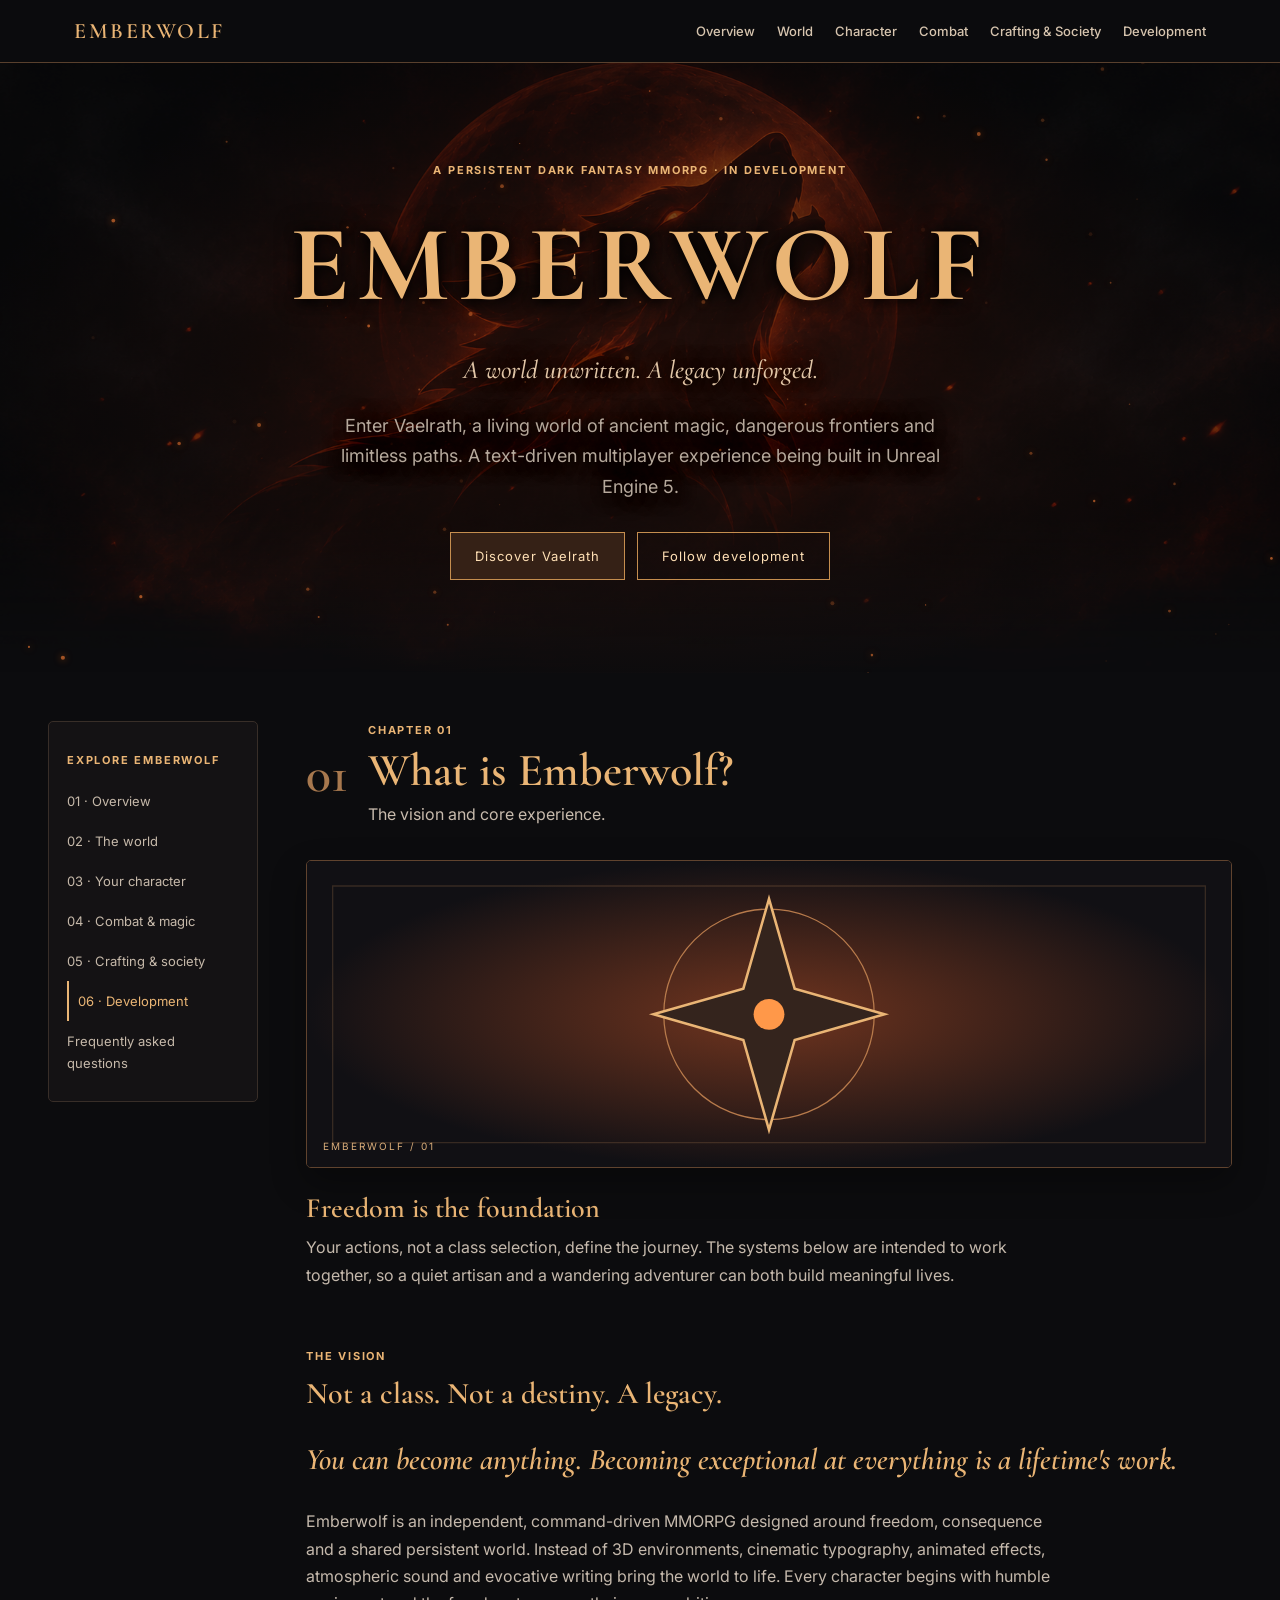
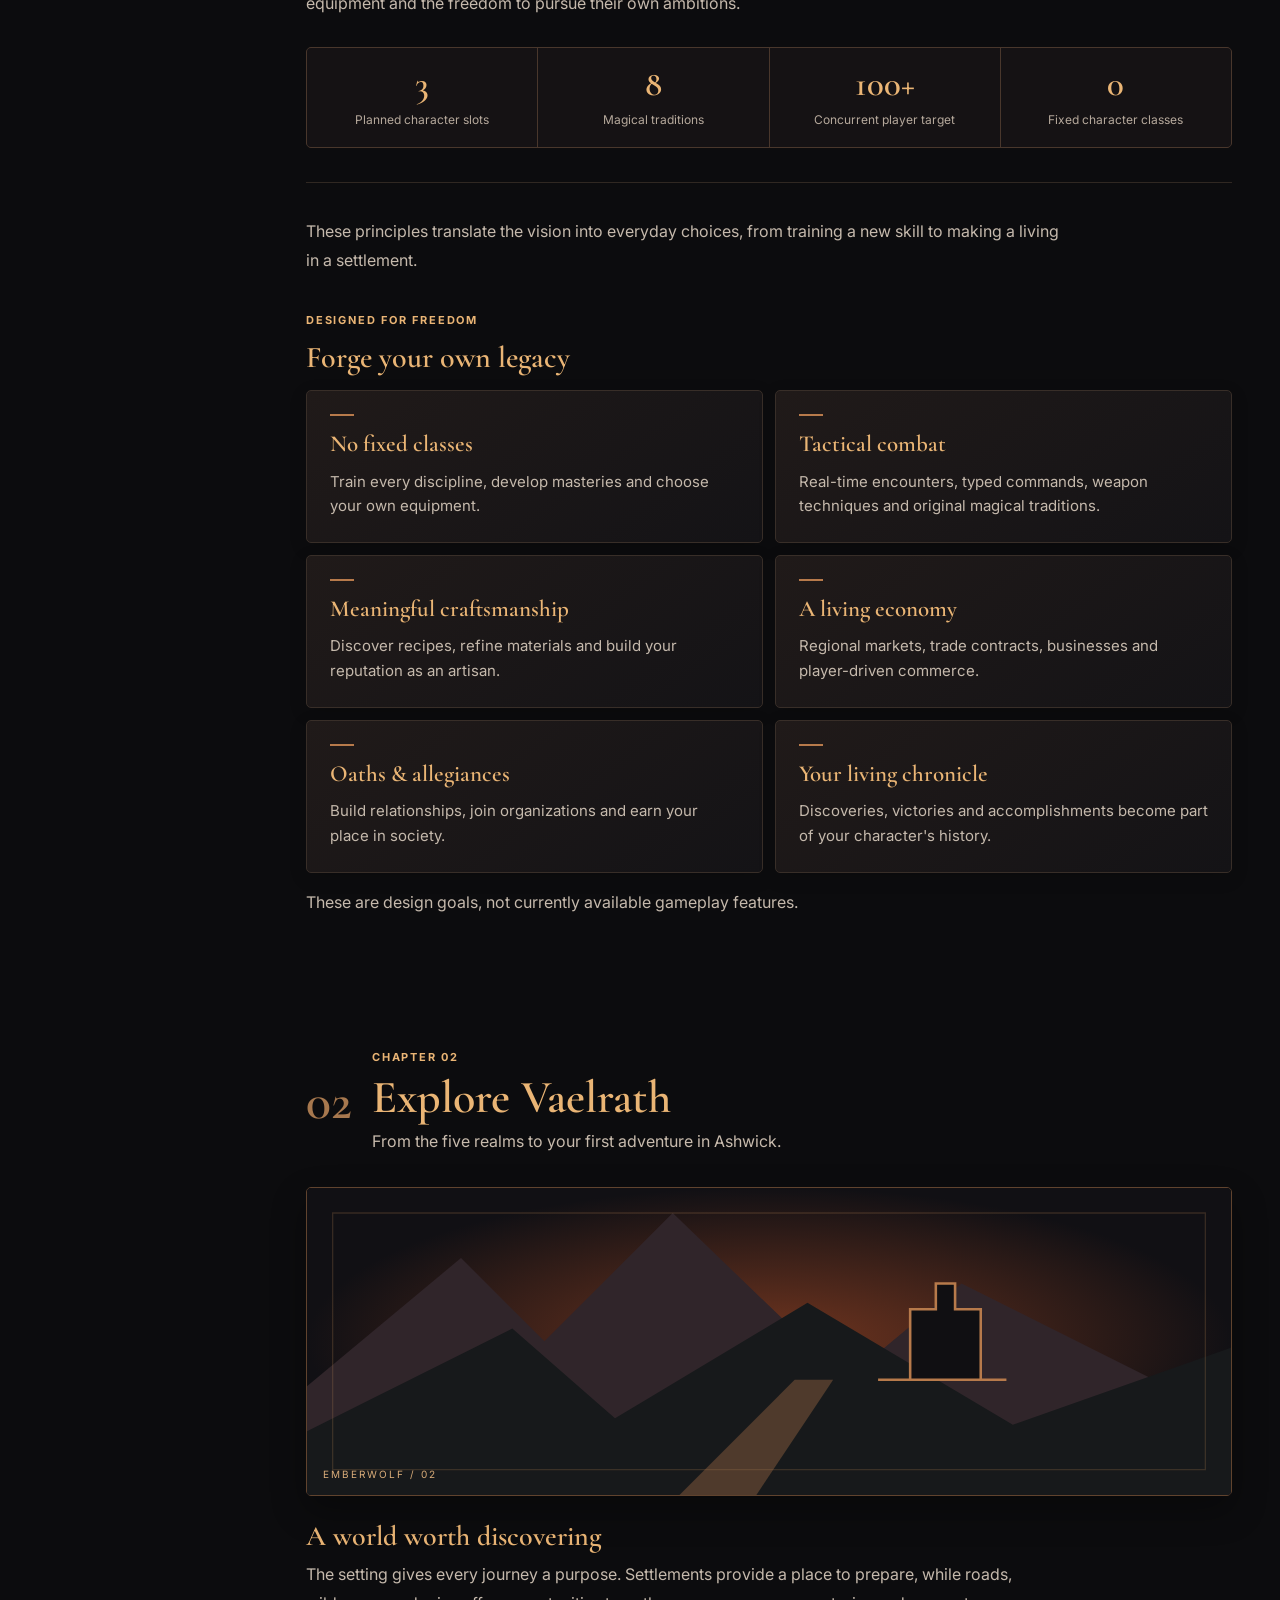
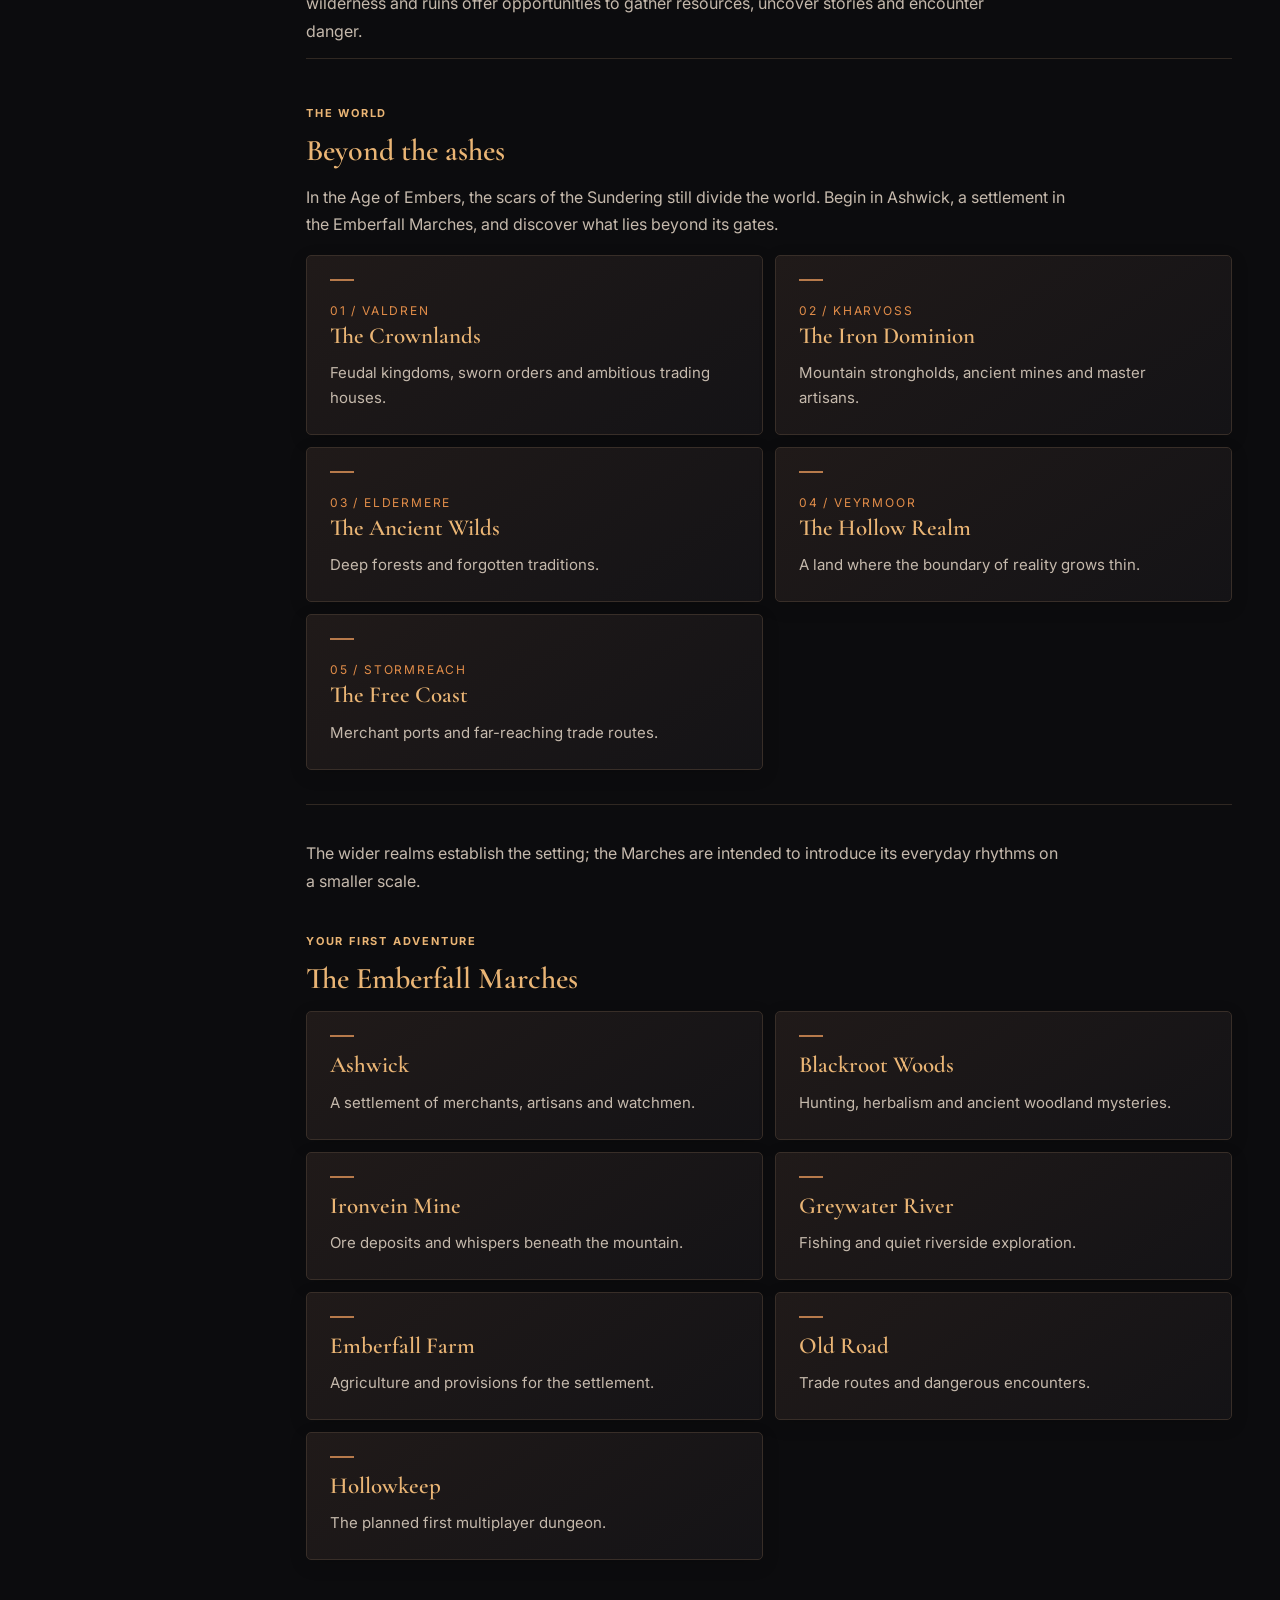
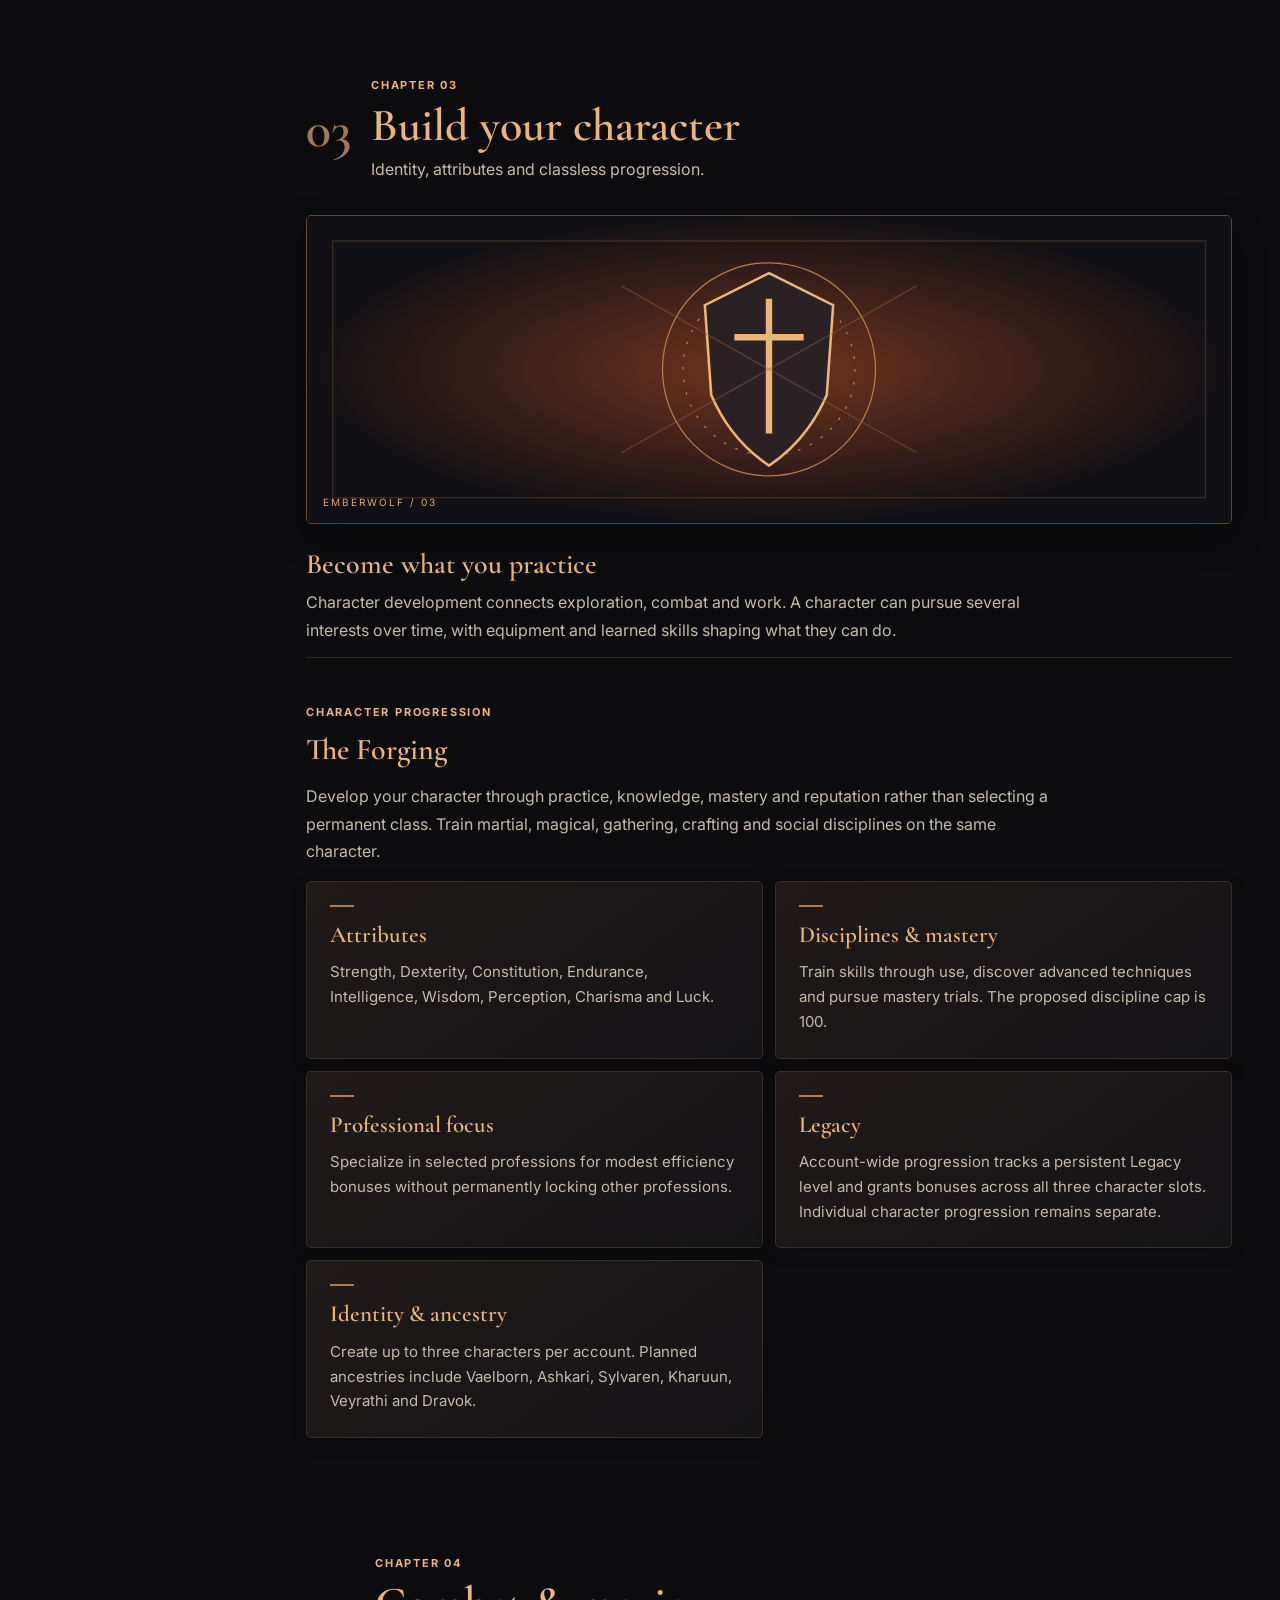
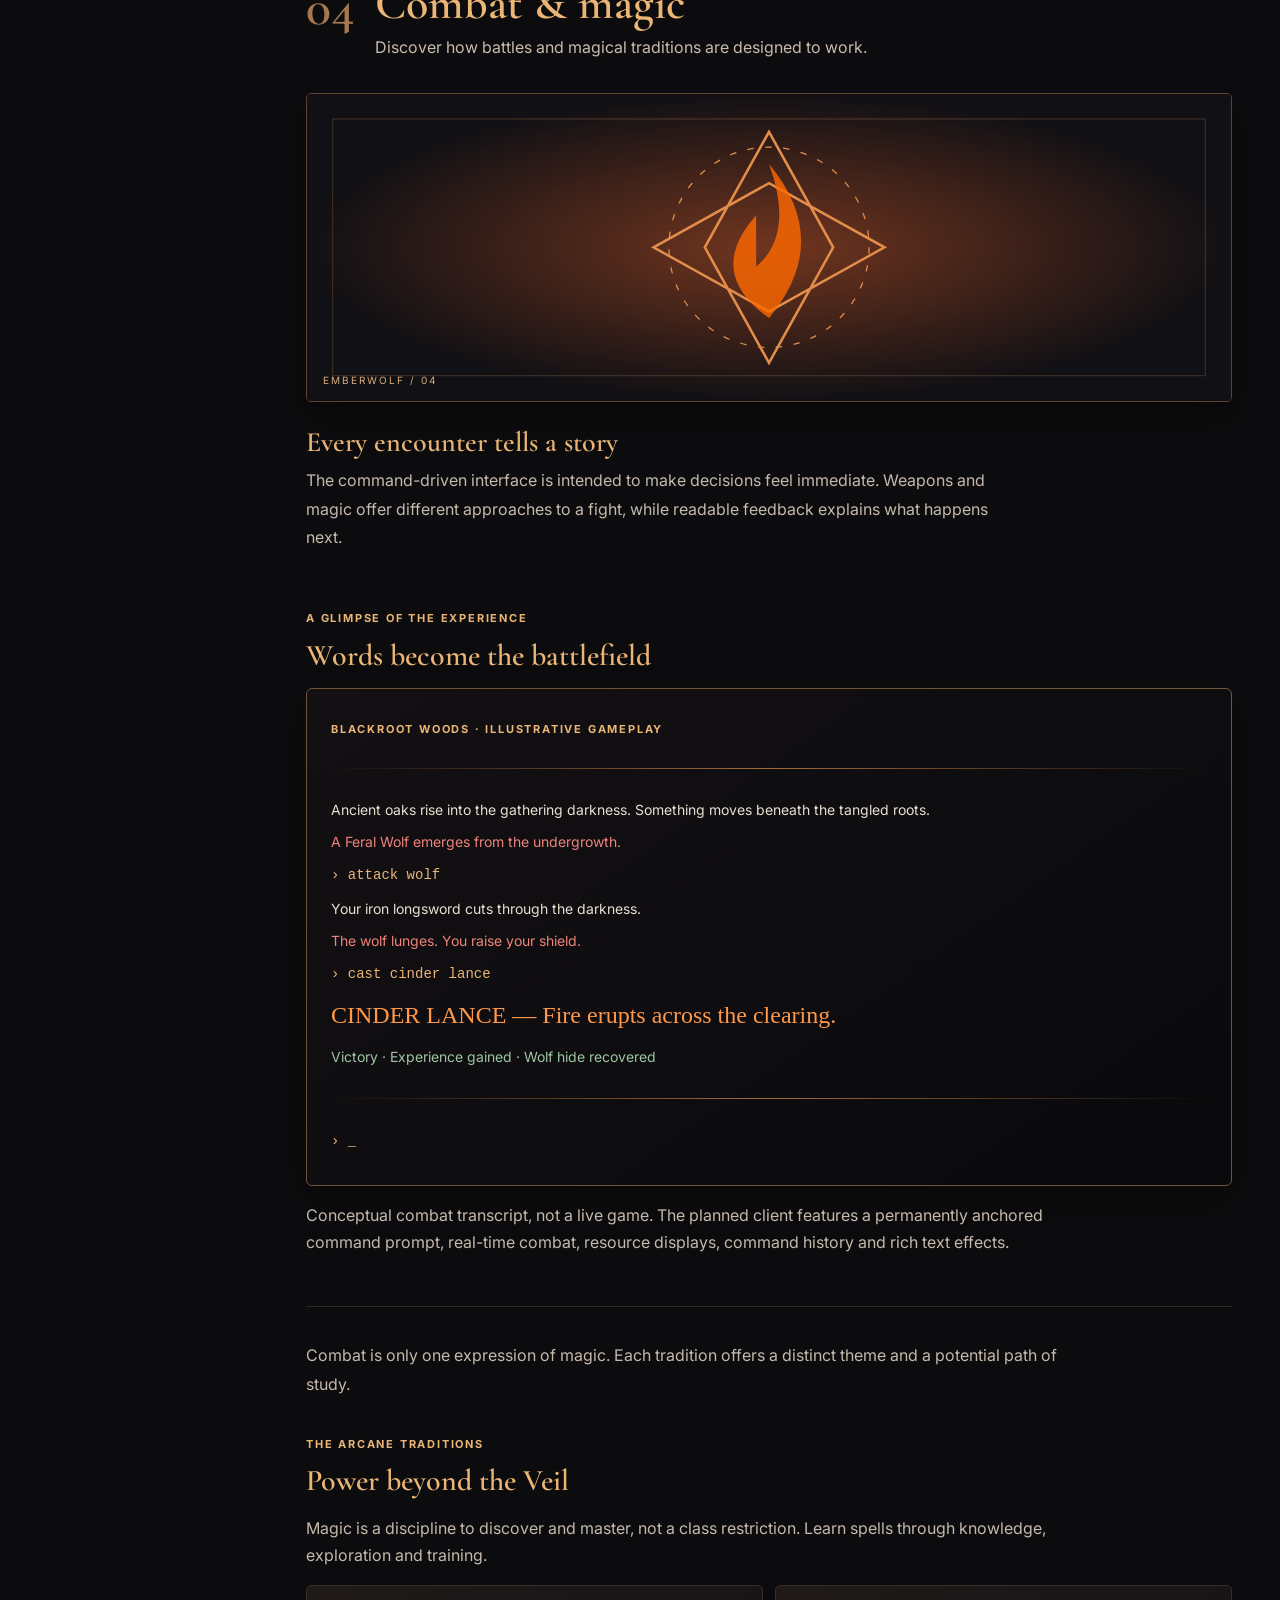
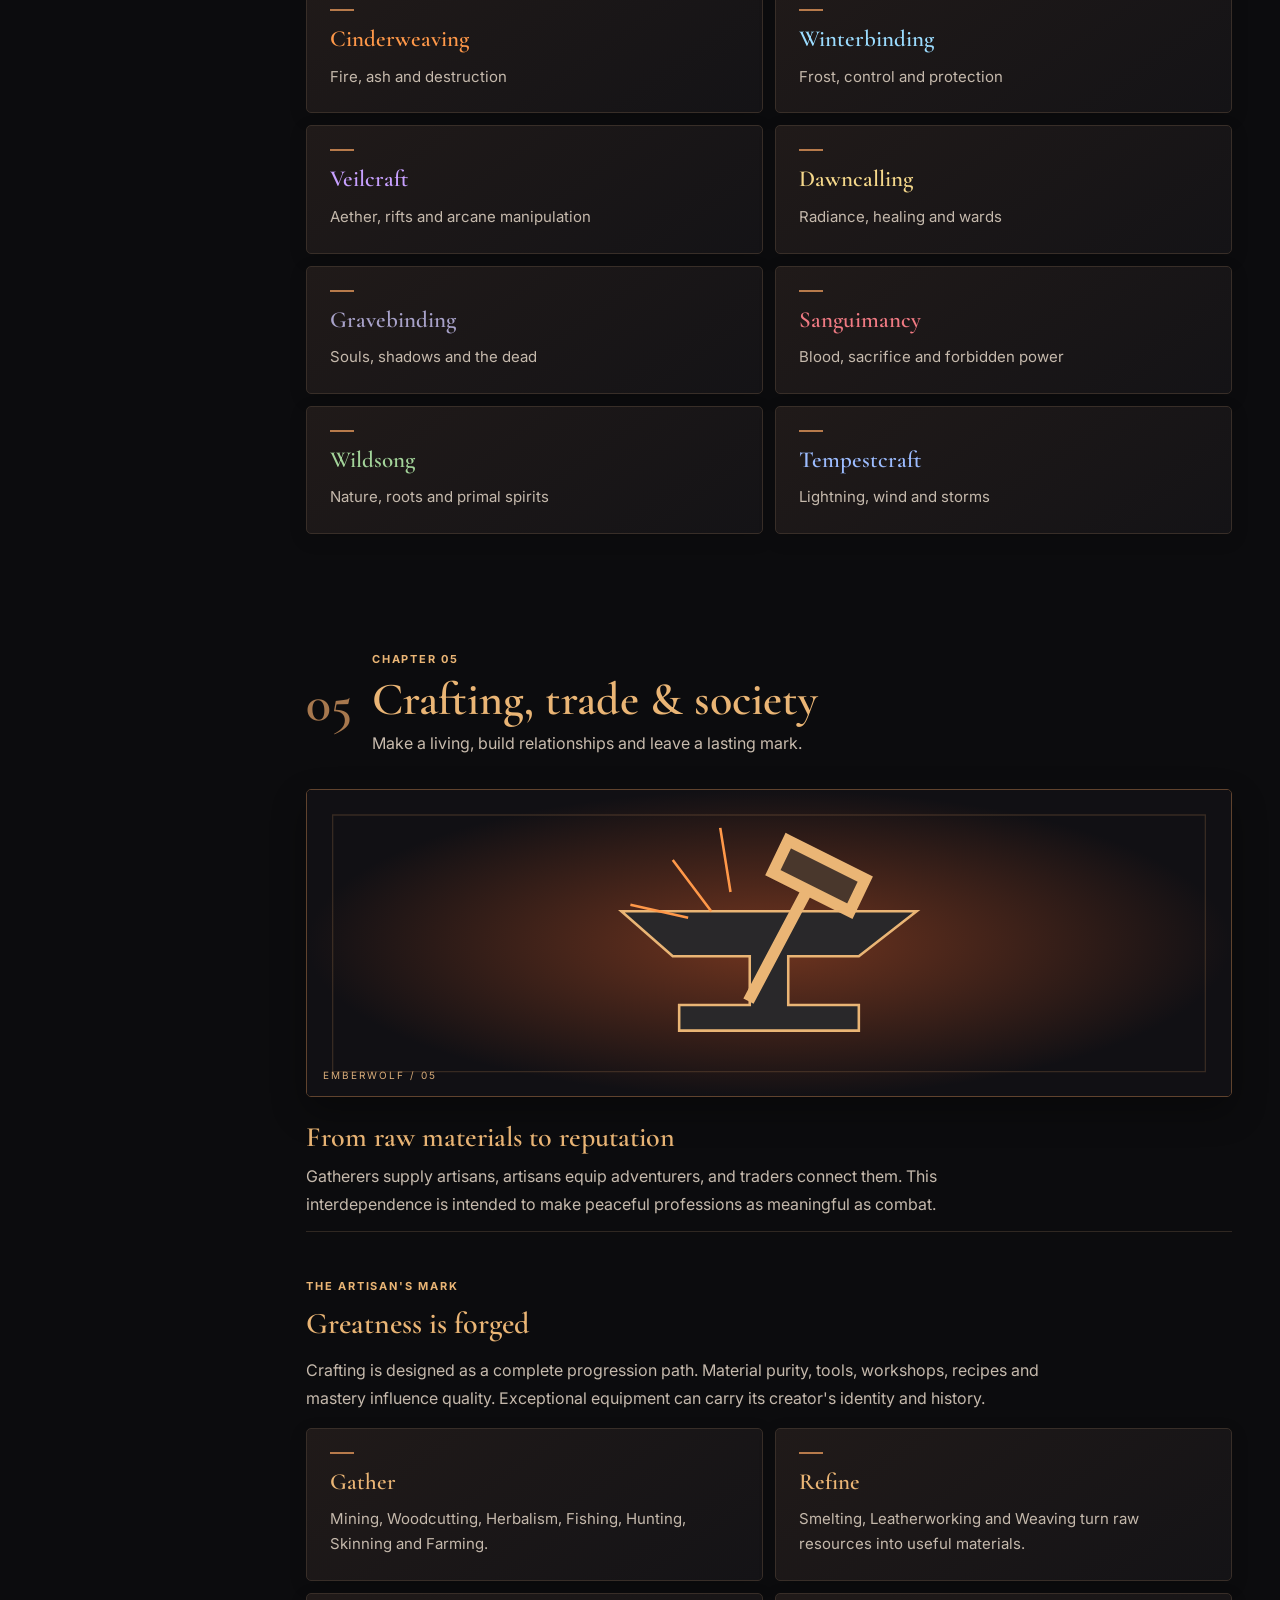
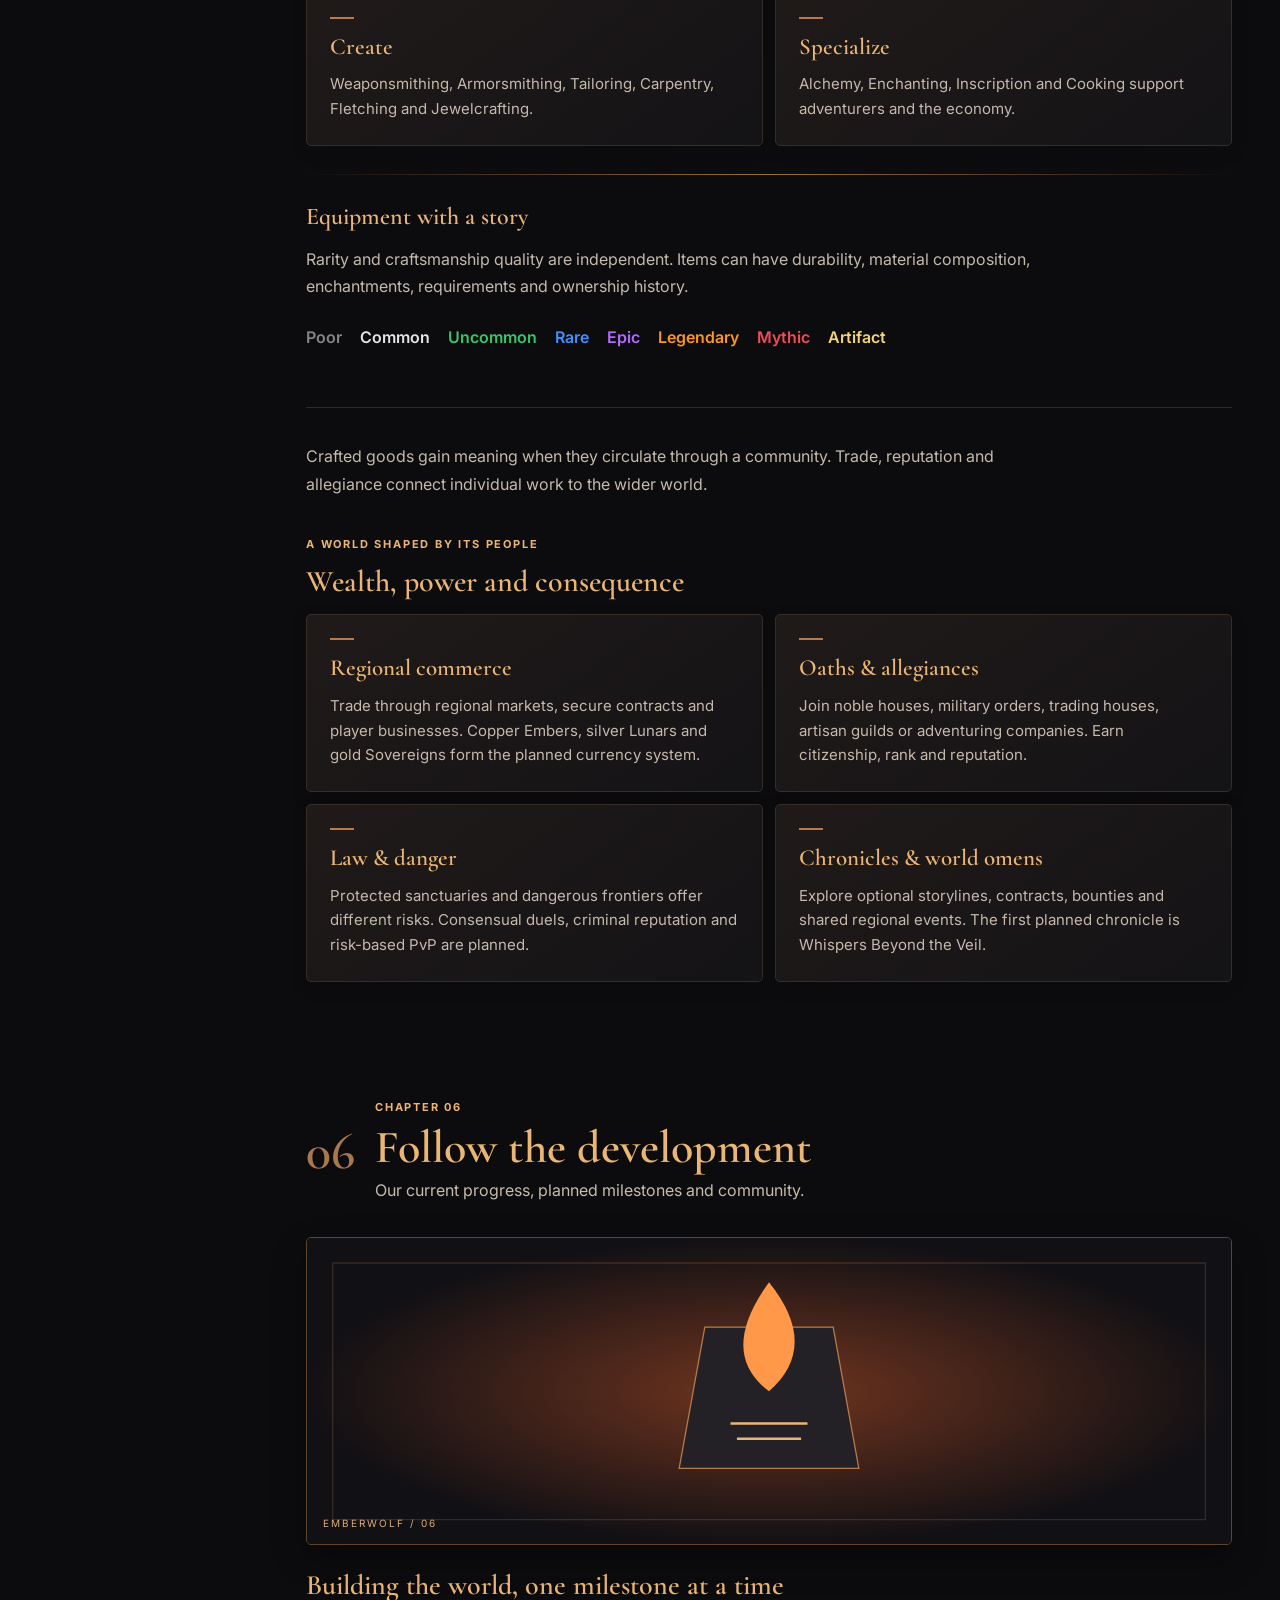
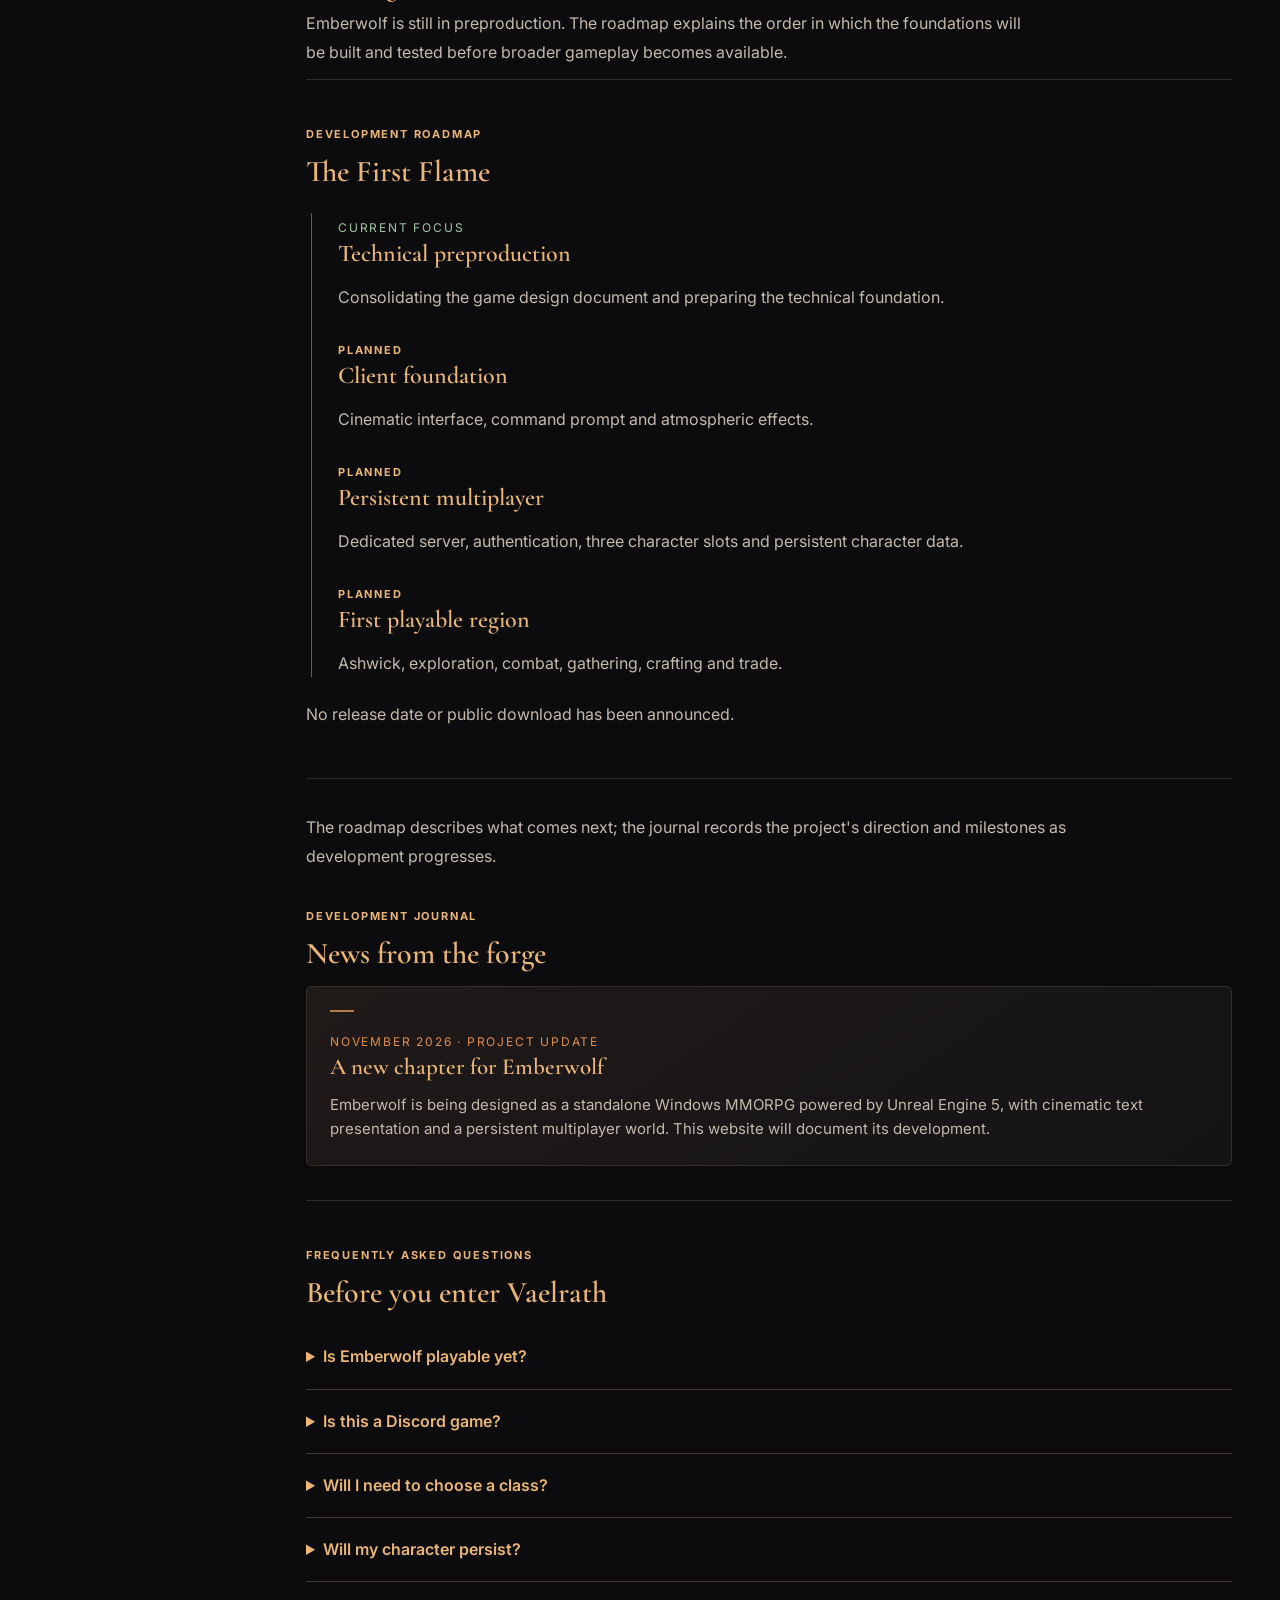
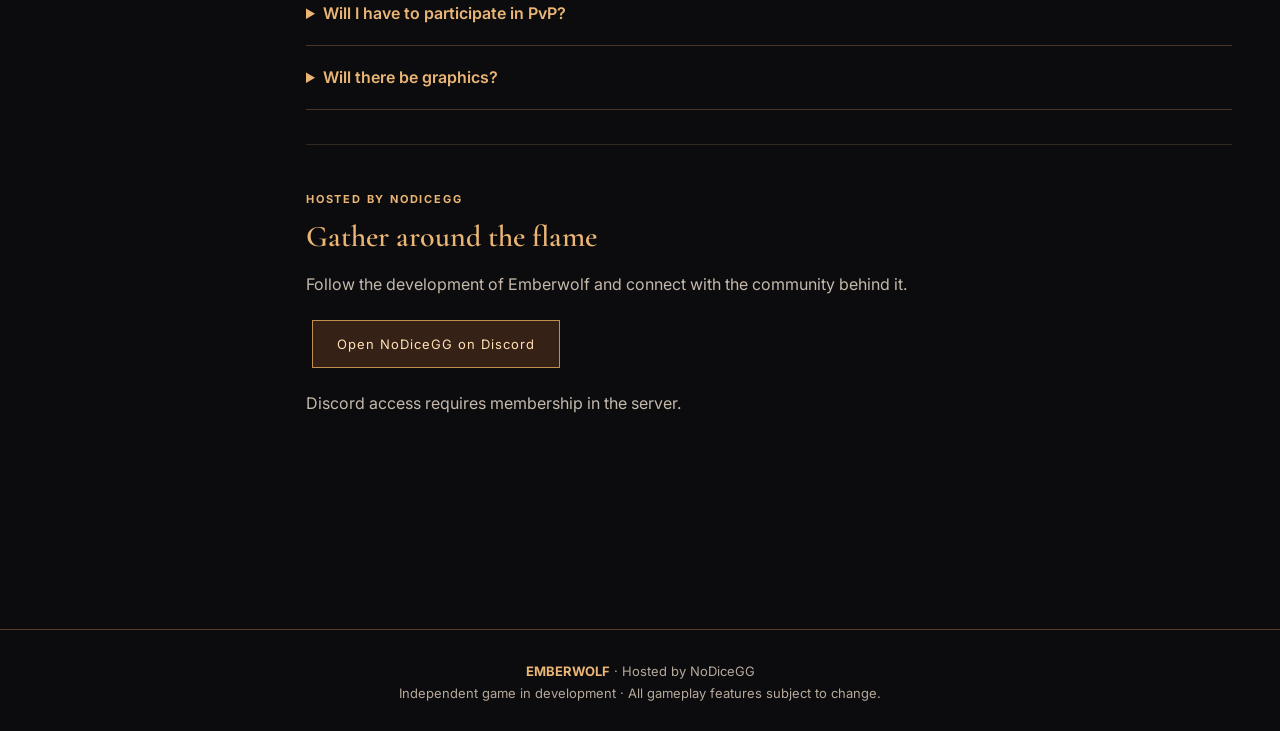
==== index.html @ 4f7a1251 "Set three character slots and introduce account-wide Legacy progression" ====
<!doctype html>
<html lang="en"><head><meta charset="utf-8"><meta name="viewport" content="width=device-width,initial-scale=1"><meta name="description" content="Emberwolf — a persistent, classless, text-driven dark fantasy MMORPG in development. Hosted by NoDiceGG."><meta name="theme-color" content="#0c0c0e"><title>Emberwolf | A world unwritten</title><link rel="preconnect" href="https://fonts.googleapis.com"><link rel="preconnect" href="https://fonts.gstatic.com" crossorigin><link href="https://fonts.googleapis.com/css2?family=Cormorant+Garamond:ital,wght@0,500;0,600;0,700;1,500&family=Inter:wght@400;500;600;700&display=swap" rel="stylesheet"><style>
:root{color-scheme:dark;--gold:#eab575;--ember:#ff6a00;--muted:#b6a99c;--line:#59402d}*{box-sizing:border-box}html{scroll-behavior:smooth}body{margin:0;background:#0c0c0e;color:#e9dfd2;font:16px/1.7 system-ui,sans-serif}a{color:var(--gold)}header{position:sticky;top:0;z-index:5;background:#0c0c0ef5;border-bottom:1px solid var(--line)}nav{max-width:1180px;margin:auto;display:flex;align-items:center;justify-content:space-between;gap:18px;padding:18px 24px;flex-wrap:wrap}.brand{font: bold 22px Georgia,serif;letter-spacing:4px;text-decoration:none}.links{display:flex;gap:22px;flex-wrap:wrap}.links a{font-size:13px;text-decoration:none;color:#d7c5af}.links a:hover,a:focus-visible{color:#fff;outline-color:var(--gold)}.hero{position:relative;isolation:isolate;overflow:hidden;min-height:650px;display:grid;place-items:center;text-align:center;padding:90px 24px;background:radial-gradient(ellipse at 50% 30%,#592217 0%,#21120e 35%,#0c0c0e 73%)}canvas{position:absolute;inset:0;width:100%;height:100%;z-index:-1;pointer-events:none}.hero-copy{max-width:850px}.sigil{width:100px;height:100px;margin:auto;color:var(--gold);filter:drop-shadow(0 0 18px #ff6a0070)}h1,h2,h3{font-family:Georgia,serif;font-weight:normal;color:var(--gold);line-height:1.15}h1{font-size:clamp(42px,9vw,108px);letter-spacing:.1em;margin:24px 0 8px;text-shadow:0 0 38px #e85c3050}h2{font-size:clamp(30px,5vw,48px);margin:10px 0 24px}h3{font-size:24px;margin:0 0 12px}.eyebrow{font-size:11px;letter-spacing:3px;text-transform:uppercase;color:var(--gold);font-weight:700}.tag{font:italic clamp(18px,3vw,26px) Georgia;color:#e0c5a6}.lede{max-width:650px;margin:24px auto;color:var(--muted);font-size:18px}.button{display:inline-block;text-decoration:none;border:1px solid #c58e4f;padding:12px 24px;margin:6px;background:#352116;color:#ffe0b5;font-size:13px;letter-spacing:1px}.button:hover{background:#56331d}.secondary{background:transparent}.wrap{max-width:1120px;margin:auto;padding:76px 24px;scroll-margin-top:90px}.section{border-top:1px solid #32251f}.grid{display:grid;grid-template-columns:repeat(auto-fit,minmax(235px,1fr));gap:18px}.tile{background:linear-gradient(145deg,#211a17,#131316);border:1px solid #49372c;padding:27px}.tile p,.muted{color:var(--muted)}.num{color:#e28d49;font-size:12px;letter-spacing:2px}.timeline{border-left:1px solid #805332;padding-left:26px}.timeline article{margin:24px 0}.timeline h3{margin-bottom:5px}.status{color:#9dc6a2;font-size:12px;text-transform:uppercase;letter-spacing:2px}.community{text-align:center;background:radial-gradient(ellipse at bottom,#342015,#0c0c0e 70%)}footer{border-top:1px solid var(--line);padding:30px;text-align:center;color:var(--muted);font-size:13px}footer strong{color:var(--gold)}@media(max-width:600px){nav{justify-content:center}.links{justify-content:center;gap:12px}.hero{min-height:530px}h1{letter-spacing:.04em}.wrap{padding:48px 20px}}@media(prefers-reduced-motion:reduce){html{scroll-behavior:auto}canvas{display:none}}
body{font-family:'Inter','Segoe UI',system-ui,sans-serif;font-weight:400;-webkit-font-smoothing:antialiased;text-rendering:optimizeLegibility}h1,h2,h3,.brand{font-family:'Cormorant Garamond',Georgia,serif;font-weight:600}.tag{font-family:'Cormorant Garamond',Georgia,serif;font-weight:500}.brand{letter-spacing:2.5px}h1{letter-spacing:.065em}.links a{font-weight:500}.eyebrow,.num,.status{letter-spacing:1.8px}.tile p{line-height:1.75}.hero{min-height:780px;background:radial-gradient(ellipse at 50% 22%,#78301c 0%,#30150f 30%,#0c0c0e 72%)}.hero:before{content:"";position:absolute;z-index:-1;width:420px;height:420px;top:40px;left:50%;transform:translateX(-50%);border:1px solid #c66b3940;border-radius:50%;box-shadow:0 0 90px #d34c2025,inset 0 0 90px #d34c2025}.hero h1{font-weight:700;text-shadow:0 0 55px #ff6a0060}.hero .sigil{width:130px;height:130px}.facts{display:grid;grid-template-columns:repeat(auto-fit,minmax(145px,1fr));gap:1px;background:#49372c;border:1px solid #49372c;margin-top:30px}.fact{background:#151214;padding:24px;text-align:center}.fact strong{display:block;font:600 35px 'Cormorant Garamond',Georgia,serif;color:var(--gold)}.fact span{font-size:12px;color:var(--muted)}.feature{background:linear-gradient(120deg,#26170f,#111114 75%);border-block:1px solid #513623}.quote{font:italic 600 clamp(25px,4vw,40px) 'Cormorant Garamond',Georgia,serif;color:var(--gold);max-width:800px}.terminal{background:#09090b;border:1px solid #705338;padding:24px;box-shadow:0 12px 40px #0005;font:14px/1.8 'Inter',sans-serif}.terminal p{margin:7px 0}.terminal code{color:#eab575}.danger{color:#ef837a}.good{color:#9dc6a2}.magic{color:#d4a2ff}.rule{height:1px;background:linear-gradient(90deg,transparent,#a36b3c,transparent);margin:28px 0}.tile{transition:border-color .2s,transform .2s}.tile:hover{border-color:#b47c45;transform:translateY(-3px)}details{border-bottom:1px solid #49372c;padding:18px 0}summary{cursor:pointer;color:var(--gold);font-weight:600}details p{color:var(--muted)}@media(max-width:600px){.hero{min-height:650px}.hero:before{width:280px;height:280px}}@media(prefers-reduced-motion:reduce){.tile{transition:none}.tile:hover{transform:none}}.hero{min-height:610px;padding:65px 24px}.reading-layout{max-width:1240px;margin:auto;display:grid;grid-template-columns:210px minmax(0,1fr);gap:42px;padding:48px 28px 80px;align-items:start}.contents{position:sticky;top:100px;border-left:1px solid #59402d;padding:10px 0 10px 18px}.contents a{display:block;padding:9px 0;color:#c6b9aa;text-decoration:none;font-size:13px}.contents a:hover{color:var(--gold)}.chapter{scroll-margin-top:105px;margin-bottom:60px}.chapter-heading{display:flex;gap:20px;align-items:center;border-bottom:1px solid #805332;padding:0 0 20px;margin-bottom:8px}.chapter-number{font:600 52px 'Cormorant Garamond',Georgia,serif;color:#a7784e}.chapter-heading h2{margin:4px 0;font-size:clamp(32px,4vw,46px)}.chapter-heading p{margin:0;color:#c8bbad}.chapter-heading .eyebrow{color:var(--gold)}.reading-content .wrap{max-width:none;padding:30px 0;scroll-margin-top:100px}.reading-content .section{border-top:1px solid #302822}.reading-content .wrap h2{font-size:30px;margin:8px 0 15px}.reading-content .wrap>p:not(.eyebrow){max-width:76ch}.reading-content .grid{grid-template-columns:repeat(2,minmax(0,1fr));gap:12px}.reading-content .tile{padding:20px;background:#171517;border-color:#382e28}.reading-content .tile h3{font-size:23px}.reading-content .tile p{margin:8px 0 0;color:#c5b9ac;font-size:15px;line-height:1.65}.reading-content .feature{background:none;border:0}.reading-content .facts{grid-template-columns:repeat(4,minmax(0,1fr))}.reading-content .fact{padding:15px 8px}.reading-content .quote{font-size:30px}.muted{color:#c5b9ac}.reading-content .community{text-align:left;background:none}.reading-content .tile:hover{transform:none}.reading-content .timeline{margin-left:5px}@media(max-width:900px){.reading-layout{grid-template-columns:1fr;gap:24px;padding:28px 20px}.contents{position:static;display:flex;flex-wrap:wrap;gap:8px 18px;border:1px solid #49372c;padding:15px}.contents .eyebrow{width:100%;margin:0}.contents a{padding:4px 0}.chapter{scroll-margin-top:145px}}@media(max-width:550px){.reading-content .grid{grid-template-columns:1fr}.reading-content .facts{grid-template-columns:repeat(2,minmax(0,1fr))}.chapter-heading{gap:12px}.chapter-number{font-size:38px}.hero{min-height:510px}.chapter{margin-bottom:35px}}.hero:before{width:auto;height:auto;inset:0;transform:none;border:0;border-radius:0;box-shadow:none;background:url('./emberwolf-logo.png') center center / cover no-repeat;opacity:.45;mask-image:linear-gradient(to bottom,#000 0%,#000 75%,transparent 100%);pointer-events:none}.hero-copy{position:relative;z-index:1}.hero canvas{z-index:0}.hero h1,.hero .tag,.hero .lede{text-shadow:0 2px 12px #000,0 0 25px #000}.hero{background:radial-gradient(ellipse at center,#30150f,#0c0c0e 75%)}@media(max-width:600px){.hero:before{width:auto;height:auto;background-size:cover;opacity:.35}}.reading-layout{gap:48px}.chapter{margin-bottom:82px}.chapter-heading{border-bottom:0;margin-bottom:12px}.chapter-art{position:relative;overflow:hidden;border:1px solid #60432e;border-radius:5px;box-shadow:0 14px 35px #0005;aspect-ratio:3/1}.chapter-art svg{width:100%;height:100%;display:block}.chapter-art span{position:absolute;bottom:12px;left:16px;color:#d9ac79;font-size:10px;letter-spacing:2px}.chapter-intro{padding:24px 0 12px}.chapter-intro h3{font-size:28px;margin-bottom:8px}.chapter-intro p,.section-bridge{color:#c5b9ac;max-width:72ch;margin:0;line-height:1.8}.section-bridge{padding:0 0 24px;margin-bottom:12px}.reading-content .tile{position:relative;border-radius:5px;background:linear-gradient(145deg,#201a19,#141316);box-shadow:0 5px 18px #0002;padding:23px}.reading-content .tile:before{content:"";display:block;width:24px;height:2px;background:#b77a4b;margin-bottom:15px}.reading-content .tile:hover{background:#231b18}.contents{background:#141214;border:1px solid #382e28;border-radius:5px;padding:18px}.contents a.active{color:#eab575;border-left:2px solid #eab575;padding-left:9px}.reading-content .facts{border-radius:5px;overflow:hidden}.reading-content .wrap{padding:34px 0}.terminal{border-radius:6px;background:linear-gradient(145deg,#131013,#09090b)}@media(max-width:550px){.chapter-art{aspect-ratio:2.5/1}.chapter{margin-bottom:48px}.chapter-intro{padding-top:18px}}</style></head><body><header><nav aria-label="Main navigation"><a class="brand" href="#home">EMBERWOLF</a><div class="links"><a href="#overview">Overview</a><a href="#world-guide">World</a><a href="#character-guide">Character</a><a href="#combat-guide">Combat</a><a href="#economy-guide">Crafting & Society</a><a href="#project-guide">Development</a></div></nav></header><main>
<section class="hero" id="home"><canvas id="embers" aria-hidden="true"></canvas><div class="hero-copy"><p class="eyebrow">A persistent dark fantasy MMORPG · In development</p><h1>EMBERWOLF</h1><p class="tag">A world unwritten. A legacy unforged.</p><p class="lede">Enter Vaelrath, a living world of ancient magic, dangerous frontiers and limitless paths. A text-driven multiplayer experience being built in Unreal Engine 5.</p><a class="button" href="#world-guide">Discover Vaelrath</a><a class="button secondary" href="#project-guide">Follow development</a></div></section>
<div class="reading-layout"><aside class="contents"><p class="eyebrow">Explore Emberwolf</p><a href="#overview">01 · Overview</a><a href="#world-guide">02 · The world</a><a href="#character-guide">03 · Your character</a><a href="#combat-guide">04 · Combat & magic</a><a href="#economy-guide">05 · Crafting & society</a><a href="#project-guide">06 · Development</a><a href="#faq">Frequently asked questions</a></aside><div class="reading-content"><div class="chapter" id="overview"><div class="chapter-heading"><span class="chapter-number">01</span><div><p class="eyebrow">Chapter 01</p><h2>What is Emberwolf?</h2><p>The vision and core experience.</p></div></div><div class="chapter-art"><svg viewBox="0 0 720 240" preserveAspectRatio="xMidYMid slice" aria-hidden="true"><defs><radialGradient id="glow-overview"><stop stop-color="#71351f"/><stop offset="1" stop-color="#111014"/></radialGradient></defs><rect width="720" height="240" fill="url(#glow-overview)"/><circle cx="360" cy="120" r="82" fill="none" stroke="#b77a4b"/><path d="M360 30 380 100 450 120 380 140 360 210 340 140 270 120 340 100Z" fill="#34241d" stroke="#eab575" stroke-width="2"/><circle cx="360" cy="120" r="12" fill="#ff9849"/><path d="M20 20h680v200H20Z" fill="none" stroke="#a7784e" opacity=".25"/></svg><span>EMBERWOLF / 01</span></div><div class="chapter-intro"><h3>Freedom is the foundation</h3><p>Your actions, not a class selection, define the journey. The systems below are intended to work together, so a quiet artisan and a wandering adventurer can both build meaningful lives.</p></div><section class="wrap"><p class="eyebrow">The vision</p><h2>Not a class. Not a destiny. A legacy.</h2><p class="quote">You can become anything. Becoming exceptional at everything is a lifetime's work.</p><p class="muted">Emberwolf is an independent, command-driven MMORPG designed around freedom, consequence and a shared persistent world. Instead of 3D environments, cinematic typography, animated effects, atmospheric sound and evocative writing bring the world to life. Every character begins with humble equipment and the freedom to pursue their own ambitions.</p><div class="facts"><div class="fact"><strong>3</strong><span>Planned character slots</span></div><div class="fact"><strong>8</strong><span>Magical traditions</span></div><div class="fact"><strong>100+</strong><span>Concurrent player target</span></div><div class="fact"><strong>0</strong><span>Fixed character classes</span></div></div></section><section class="wrap section" id="gameplay"><p class="section-bridge">These principles translate the vision into everyday choices, from training a new skill to making a living in a settlement.</p><p class="eyebrow">Designed for freedom</p><h2>Forge your own legacy</h2><div class="grid"><article class="tile"><h3>No fixed classes</h3><p>Train every discipline, develop masteries and choose your own equipment.</p></article><article class="tile"><h3>Tactical combat</h3><p>Real-time encounters, typed commands, weapon techniques and original magical traditions.</p></article><article class="tile"><h3>Meaningful craftsmanship</h3><p>Discover recipes, refine materials and build your reputation as an artisan.</p></article><article class="tile"><h3>A living economy</h3><p>Regional markets, trade contracts, businesses and player-driven commerce.</p></article><article class="tile"><h3>Oaths & allegiances</h3><p>Build relationships, join organizations and earn your place in society.</p></article><article class="tile"><h3>Your living chronicle</h3><p>Discoveries, victories and accomplishments become part of your character's history.</p></article></div><p class="muted">These are design goals, not currently available gameplay features.</p></section></div><div class="chapter" id="world-guide"><div class="chapter-heading"><span class="chapter-number">02</span><div><p class="eyebrow">Chapter 02</p><h2>Explore Vaelrath</h2><p>From the five realms to your first adventure in Ashwick.</p></div></div><div class="chapter-art"><svg viewBox="0 0 720 240" preserveAspectRatio="xMidYMid slice" aria-hidden="true"><defs><radialGradient id="glow-world"><stop stop-color="#71351f"/><stop offset="1" stop-color="#111014"/></radialGradient></defs><rect width="720" height="240" fill="url(#glow-world)"/><path d="M0 155 120 55 185 120 285 20 420 150 510 75 720 180V240H0Z" fill="#30252a"/><path d="M0 190 160 110 240 180 390 90 550 185 720 125V240H0Z" fill="#17191b"/><path d="M290 240 380 150 410 150 350 240" fill="#b77a4b" opacity=".35"/><path d="M470 150v-55h20v-20h15v20h20v55m-80 0h100" fill="#100f12" stroke="#b77a4b" stroke-width="2"/><path d="M20 20h680v200H20Z" fill="none" stroke="#a7784e" opacity=".25"/></svg><span>EMBERWOLF / 02</span></div><div class="chapter-intro"><h3>A world worth discovering</h3><p>The setting gives every journey a purpose. Settlements provide a place to prepare, while roads, wilderness and ruins offer opportunities to gather resources, uncover stories and encounter danger.</p></div><section class="wrap section" id="world"><p class="eyebrow">The world</p><h2>Beyond the ashes</h2><p class="muted">In the Age of Embers, the scars of the Sundering still divide the world. Begin in Ashwick, a settlement in the Emberfall Marches, and discover what lies beyond its gates.</p><div class="grid"><article class="tile"><span class="num">01 / VALDREN</span><h3>The Crownlands</h3><p>Feudal kingdoms, sworn orders and ambitious trading houses.</p></article><article class="tile"><span class="num">02 / KHARVOSS</span><h3>The Iron Dominion</h3><p>Mountain strongholds, ancient mines and master artisans.</p></article><article class="tile"><span class="num">03 / ELDERMERE</span><h3>The Ancient Wilds</h3><p>Deep forests and forgotten traditions.</p></article><article class="tile"><span class="num">04 / VEYRMOOR</span><h3>The Hollow Realm</h3><p>A land where the boundary of reality grows thin.</p></article><article class="tile"><span class="num">05 / STORMREACH</span><h3>The Free Coast</h3><p>Merchant ports and far-reaching trade routes.</p></article></div></section><section class="wrap section"><p class="section-bridge">The wider realms establish the setting; the Marches are intended to introduce its everyday rhythms on a smaller scale.</p><p class="eyebrow">Your first adventure</p><h2>The Emberfall Marches</h2><div class="grid"><article class="tile"><h3>Ashwick</h3><p>A settlement of merchants, artisans and watchmen.</p></article><article class="tile"><h3>Blackroot Woods</h3><p>Hunting, herbalism and ancient woodland mysteries.</p></article><article class="tile"><h3>Ironvein Mine</h3><p>Ore deposits and whispers beneath the mountain.</p></article><article class="tile"><h3>Greywater River</h3><p>Fishing and quiet riverside exploration.</p></article><article class="tile"><h3>Emberfall Farm</h3><p>Agriculture and provisions for the settlement.</p></article><article class="tile"><h3>Old Road</h3><p>Trade routes and dangerous encounters.</p></article><article class="tile"><h3>Hollowkeep</h3><p>The planned first multiplayer dungeon.</p></article></div></section></div><div class="chapter" id="character-guide"><div class="chapter-heading"><span class="chapter-number">03</span><div><p class="eyebrow">Chapter 03</p><h2>Build your character</h2><p>Identity, attributes and classless progression.</p></div></div><div class="chapter-art"><svg viewBox="0 0 720 240" preserveAspectRatio="xMidYMid slice" aria-hidden="true"><defs><radialGradient id="glow-character"><stop stop-color="#71351f"/><stop offset="1" stop-color="#111014"/></radialGradient></defs><rect width="720" height="240" fill="url(#glow-character)"/><circle cx="360" cy="120" r="83" fill="none" stroke="#b77a4b"/><circle cx="360" cy="120" r="67" fill="none" stroke="#b77a4b" stroke-dasharray="2 8"/><path d="M360 45 410 70 405 140Q390 175 360 195Q330 175 315 140L310 70Z" fill="#292124" stroke="#eab575" stroke-width="2"/><path d="M360 65v105m-27-75h54" stroke="#eab575" stroke-width="5"/><path d="M245 185 475 55M245 55 475 185" stroke="#9b6742" opacity=".4"/><path d="M20 20h680v200H20Z" fill="none" stroke="#a7784e" opacity=".25"/></svg><span>EMBERWOLF / 03</span></div><div class="chapter-intro"><h3>Become what you practice</h3><p>Character development connects exploration, combat and work. A character can pursue several interests over time, with equipment and learned skills shaping what they can do.</p></div><section class="wrap section" id="progression"><p class="eyebrow">Character progression</p><h2>The Forging</h2><p class="muted">Develop your character through practice, knowledge, mastery and reputation rather than selecting a permanent class. Train martial, magical, gathering, crafting and social disciplines on the same character.</p><div class="grid"><article class="tile"><h3>Attributes</h3><p>Strength, Dexterity, Constitution, Endurance, Intelligence, Wisdom, Perception, Charisma and Luck.</p></article><article class="tile"><h3>Disciplines & mastery</h3><p>Train skills through use, discover advanced techniques and pursue mastery trials. The proposed discipline cap is 100.</p></article><article class="tile"><h3>Professional focus</h3><p>Specialize in selected professions for modest efficiency bonuses without permanently locking other professions.</p></article><article class="tile"><h3>Legacy</h3><p>Account-wide progression tracks a persistent Legacy level and grants bonuses across all three character slots. Individual character progression remains separate.</p></article><article class="tile"><h3>Identity & ancestry</h3><p>Create up to three characters per account. Planned ancestries include Vaelborn, Ashkari, Sylvaren, Kharuun, Veyrathi and Dravok.</p></article></div></section></div><div class="chapter" id="combat-guide"><div class="chapter-heading"><span class="chapter-number">04</span><div><p class="eyebrow">Chapter 04</p><h2>Combat & magic</h2><p>Discover how battles and magical traditions are designed to work.</p></div></div><div class="chapter-art"><svg viewBox="0 0 720 240" preserveAspectRatio="xMidYMid slice" aria-hidden="true"><defs><radialGradient id="glow-combat"><stop stop-color="#71351f"/><stop offset="1" stop-color="#111014"/></radialGradient></defs><rect width="720" height="240" fill="url(#glow-combat)"/><circle cx="360" cy="120" r="78" fill="none" stroke="#e28d49" stroke-dasharray="5 9"/><path d="M360 30 410 120 360 210 310 120Z M270 120 360 70 450 120 360 170Z" fill="none" stroke="#e28d49" stroke-width="2"/><path d="M360 55Q410 115 360 175Q310 140 350 95L350 135Q380 110 360 55Z" fill="#ff6a00" opacity=".8"/><path d="M20 20h680v200H20Z" fill="none" stroke="#a7784e" opacity=".25"/></svg><span>EMBERWOLF / 04</span></div><div class="chapter-intro"><h3>Every encounter tells a story</h3><p>The command-driven interface is intended to make decisions feel immediate. Weapons and magic offer different approaches to a fight, while readable feedback explains what happens next.</p></div><section class="feature"><div class="wrap"><p class="eyebrow">A glimpse of the experience</p><h2>Words become the battlefield</h2><div class="terminal"><p class="eyebrow">BLACKROOT WOODS · ILLUSTRATIVE GAMEPLAY</p><div class="rule"></div><p>Ancient oaks rise into the gathering darkness. Something moves beneath the tangled roots.</p><p class="danger">A Feral Wolf emerges from the undergrowth.</p><p><code>› attack wolf</code></p><p>Your iron longsword cuts through the darkness.</p><p class="danger">The wolf lunges. You raise your shield.</p><p><code>› cast cinder lance</code></p><p style="color:#ff9849;font-size:24px;font-family:Georgia">CINDER LANCE — Fire erupts across the clearing.</p><p class="good">Victory · Experience gained · Wolf hide recovered</p><div class="rule"></div><p><code>› _</code></p></div><p class="muted">Conceptual combat transcript, not a live game. The planned client features a permanently anchored command prompt, real-time combat, resource displays, command history and rich text effects.</p></div></section><section class="wrap section" id="magic"><p class="section-bridge">Combat is only one expression of magic. Each tradition offers a distinct theme and a potential path of study.</p><p class="eyebrow">The arcane traditions</p><h2>Power beyond the Veil</h2><p class="muted">Magic is a discipline to discover and master, not a class restriction. Learn spells through knowledge, exploration and training.</p><div class="grid"><article class="tile"><h3 style="color:#ff9849">Cinderweaving</h3><p>Fire, ash and destruction</p></article><article class="tile"><h3 style="color:#9bdcff">Winterbinding</h3><p>Frost, control and protection</p></article><article class="tile"><h3 style="color:#c7a0ff">Veilcraft</h3><p>Aether, rifts and arcane manipulation</p></article><article class="tile"><h3 style="color:#f5d88b">Dawncalling</h3><p>Radiance, healing and wards</p></article><article class="tile"><h3 style="color:#a8a2c9">Gravebinding</h3><p>Souls, shadows and the dead</p></article><article class="tile"><h3 style="color:#f07a83">Sanguimancy</h3><p>Blood, sacrifice and forbidden power</p></article><article class="tile"><h3 style="color:#a3d49a">Wildsong</h3><p>Nature, roots and primal spirits</p></article><article class="tile"><h3 style="color:#9cbcff">Tempestcraft</h3><p>Lightning, wind and storms</p></article></div></section></div><div class="chapter" id="economy-guide"><div class="chapter-heading"><span class="chapter-number">05</span><div><p class="eyebrow">Chapter 05</p><h2>Crafting, trade & society</h2><p>Make a living, build relationships and leave a lasting mark.</p></div></div><div class="chapter-art"><svg viewBox="0 0 720 240" preserveAspectRatio="xMidYMid slice" aria-hidden="true"><defs><radialGradient id="glow-craft"><stop stop-color="#71351f"/><stop offset="1" stop-color="#111014"/></radialGradient></defs><rect width="720" height="240" fill="url(#glow-craft)"/><path d="M245 95h230l-45 35h-55v38h55v20H290v-20h55v-38h-60Z" fill="#29282a" stroke="#eab575" stroke-width="2"/><path d="M375 40l60 30-12 25-60-30zM389 80l-45 85" stroke="#eab575" stroke-width="9" fill="#49372c"/><path d="M315 95l-30-40m45 25-8-50m-25 70-45-10" stroke="#ff9849" stroke-width="2"/><path d="M20 20h680v200H20Z" fill="none" stroke="#a7784e" opacity=".25"/></svg><span>EMBERWOLF / 05</span></div><div class="chapter-intro"><h3>From raw materials to reputation</h3><p>Gatherers supply artisans, artisans equip adventurers, and traders connect them. This interdependence is intended to make peaceful professions as meaningful as combat.</p></div><section class="wrap section" id="crafting"><p class="eyebrow">The artisan's mark</p><h2>Greatness is forged</h2><p class="muted">Crafting is designed as a complete progression path. Material purity, tools, workshops, recipes and mastery influence quality. Exceptional equipment can carry its creator's identity and history.</p><div class="grid"><article class="tile"><h3>Gather</h3><p>Mining, Woodcutting, Herbalism, Fishing, Hunting, Skinning and Farming.</p></article><article class="tile"><h3>Refine</h3><p>Smelting, Leatherworking and Weaving turn raw resources into useful materials.</p></article><article class="tile"><h3>Create</h3><p>Weaponsmithing, Armorsmithing, Tailoring, Carpentry, Fletching and Jewelcrafting.</p></article><article class="tile"><h3>Specialize</h3><p>Alchemy, Enchanting, Inscription and Cooking support adventurers and the economy.</p></article></div><div class="rule"></div><h3>Equipment with a story</h3><p class="muted">Rarity and craftsmanship quality are independent. Items can have durability, material composition, enchantments, requirements and ownership history.</p><p style="line-height:2.5"><span style="color:#858585;margin-right:18px;font-weight:600">Poor</span><span style="color:#e4e4e4;margin-right:18px;font-weight:600">Common</span><span style="color:#36c76b;margin-right:18px;font-weight:600">Uncommon</span><span style="color:#428fff;margin-right:18px;font-weight:600">Rare</span><span style="color:#b26aff;margin-right:18px;font-weight:600">Epic</span><span style="color:#ff941f;margin-right:18px;font-weight:600">Legendary</span><span style="color:#f04c55;margin-right:18px;font-weight:600">Mythic</span><span style="color:#f4d477;margin-right:18px;font-weight:600">Artifact</span></p></section><section class="wrap section"><p class="section-bridge">Crafted goods gain meaning when they circulate through a community. Trade, reputation and allegiance connect individual work to the wider world.</p><p class="eyebrow">A world shaped by its people</p><h2>Wealth, power and consequence</h2><div class="grid"><article class="tile"><h3>Regional commerce</h3><p>Trade through regional markets, secure contracts and player businesses. Copper Embers, silver Lunars and gold Sovereigns form the planned currency system.</p></article><article class="tile"><h3>Oaths & allegiances</h3><p>Join noble houses, military orders, trading houses, artisan guilds or adventuring companies. Earn citizenship, rank and reputation.</p></article><article class="tile"><h3>Law & danger</h3><p>Protected sanctuaries and dangerous frontiers offer different risks. Consensual duels, criminal reputation and risk-based PvP are planned.</p></article><article class="tile"><h3>Chronicles & world omens</h3><p>Explore optional storylines, contracts, bounties and shared regional events. The first planned chronicle is Whispers Beyond the Veil.</p></article></div></section></div><div class="chapter" id="project-guide"><div class="chapter-heading"><span class="chapter-number">06</span><div><p class="eyebrow">Chapter 06</p><h2>Follow the development</h2><p>Our current progress, planned milestones and community.</p></div></div><div class="chapter-art"><svg viewBox="0 0 720 240" preserveAspectRatio="xMidYMid slice" aria-hidden="true"><defs><radialGradient id="glow-project"><stop stop-color="#71351f"/><stop offset="1" stop-color="#111014"/></radialGradient></defs><rect width="720" height="240" fill="url(#glow-project)"/><path d="M290 180h140l-20-110H310Z" fill="#242126" stroke="#b77a4b"/><path d="M360 35Q400 85 360 120Q320 90 360 35Z" fill="#ff9849"/><path d="M330 145h60m-55 12h50" stroke="#eab575" stroke-width="2"/><path d="M20 20h680v200H20Z" fill="none" stroke="#a7784e" opacity=".25"/></svg><span>EMBERWOLF / 06</span></div><div class="chapter-intro"><h3>Building the world, one milestone at a time</h3><p>Emberwolf is still in preproduction. The roadmap explains the order in which the foundations will be built and tested before broader gameplay becomes available.</p></div><section class="wrap section" id="development"><p class="eyebrow">Development roadmap</p><h2>The First Flame</h2><div class="timeline"><article><span class="status">Current focus</span><h3>Technical preproduction</h3><p class="muted">Consolidating the game design document and preparing the technical foundation.</p></article><article><span class="eyebrow">Planned</span><h3>Client foundation</h3><p class="muted">Cinematic interface, command prompt and atmospheric effects.</p></article><article><span class="eyebrow">Planned</span><h3>Persistent multiplayer</h3><p class="muted">Dedicated server, authentication, three character slots and persistent character data.</p></article><article><span class="eyebrow">Planned</span><h3>First playable region</h3><p class="muted">Ashwick, exploration, combat, gathering, crafting and trade.</p></article></div><p class="muted">No release date or public download has been announced.</p></section><section class="wrap section" id="news"><p class="section-bridge">The roadmap describes what comes next; the journal records the project's direction and milestones as development progresses.</p><p class="eyebrow">Development journal</p><h2>News from the forge</h2><article class="tile"><span class="num">NOVEMBER 2026 · PROJECT UPDATE</span><h3>A new chapter for Emberwolf</h3><p>Emberwolf is being designed as a standalone Windows MMORPG powered by Unreal Engine 5, with cinematic text presentation and a persistent multiplayer world. This website will document its development.</p></article></section><section class="wrap section" id="faq"><p class="eyebrow">Frequently asked questions</p><h2>Before you enter Vaelrath</h2><details><summary>Is Emberwolf playable yet?</summary><p>No. The standalone MMORPG is in preproduction; there is no public release date.</p></details><details><summary>Is this a Discord game?</summary><p>No. This project is a standalone Windows game built with Unreal Engine 5. Discord is the community hub.</p></details><details><summary>Will I need to choose a class?</summary><p>No. The design allows every character to train every discipline and profession.</p></details><details><summary>Will my character persist?</summary><p>Persistent characters, inventory, progression and world state are core design requirements. Supabase PostgreSQL is the planned persistence layer.</p></details><details><summary>Will I have to participate in PvP?</summary><p>The design includes protected settlements and peaceful progression paths alongside riskier PvP regions.</p></details><details><summary>Will there be graphics?</summary><p>The game uses cinematic text, interface animations, particles and audio rather than traditional 3D character models and environments.</p></details></section><section class="wrap section community" id="community"><p class="eyebrow">Hosted by NoDiceGG</p><h2>Gather around the flame</h2><p class="muted">Follow the development of Emberwolf and connect with the community behind it.</p><a class="button" href="https://discord.com/channels/1289753596233126010">Open NoDiceGG on Discord</a><p class="muted">Discord access requires membership in the server.</p></section></div></div></div></main><footer><strong>EMBERWOLF</strong> · Hosted by NoDiceGG<br>Independent game in development · All gameplay features subject to change.</footer>
<script>(()=>{if(matchMedia('(prefers-reduced-motion: reduce)').matches)return;const c=document.getElementById('embers'),ctx=c.getContext('2d');if(!ctx)return;let w,h;const resize=()=>{w=c.width=c.clientWidth;h=c.height=c.clientHeight};resize();window.addEventListener('resize',resize);const p=Array.from({length:90},()=>({x:Math.random(),y:Math.random(),r:Math.random()*1.8+.3,v:Math.random()*.0018+.0003,a:Math.random()}));function draw(){ctx.clearRect(0,0,w,h);for(const e of p){ctx.beginPath();ctx.fillStyle='rgba(255,130,55,'+(e.a*.65)+')';ctx.shadowColor='#ff6a00';ctx.shadowBlur=7;ctx.arc(e.x*w,e.y*h,e.r,0,Math.PI*2);ctx.fill();e.y-=e.v;e.x+=Math.sin(e.y*10+e.a*6)*.0005;if(e.y<-.02){e.y=1.02;e.x=Math.random()}}requestAnimationFrame(draw)}draw()})();</script><script>if('IntersectionObserver' in window){const links=[...document.querySelectorAll('.contents a')];const observer=new IntersectionObserver(entries=>{for(const e of entries){if(e.isIntersecting){links.forEach(a=>{const active=a.hash==='#'+e.target.id;a.classList.toggle('active',active);if(active)a.setAttribute('aria-current','location');else a.removeAttribute('aria-current')})}}},{rootMargin:'-15% 0px -65% 0px'});document.querySelectorAll('.chapter').forEach(el=>observer.observe(el))}</script></body></html>
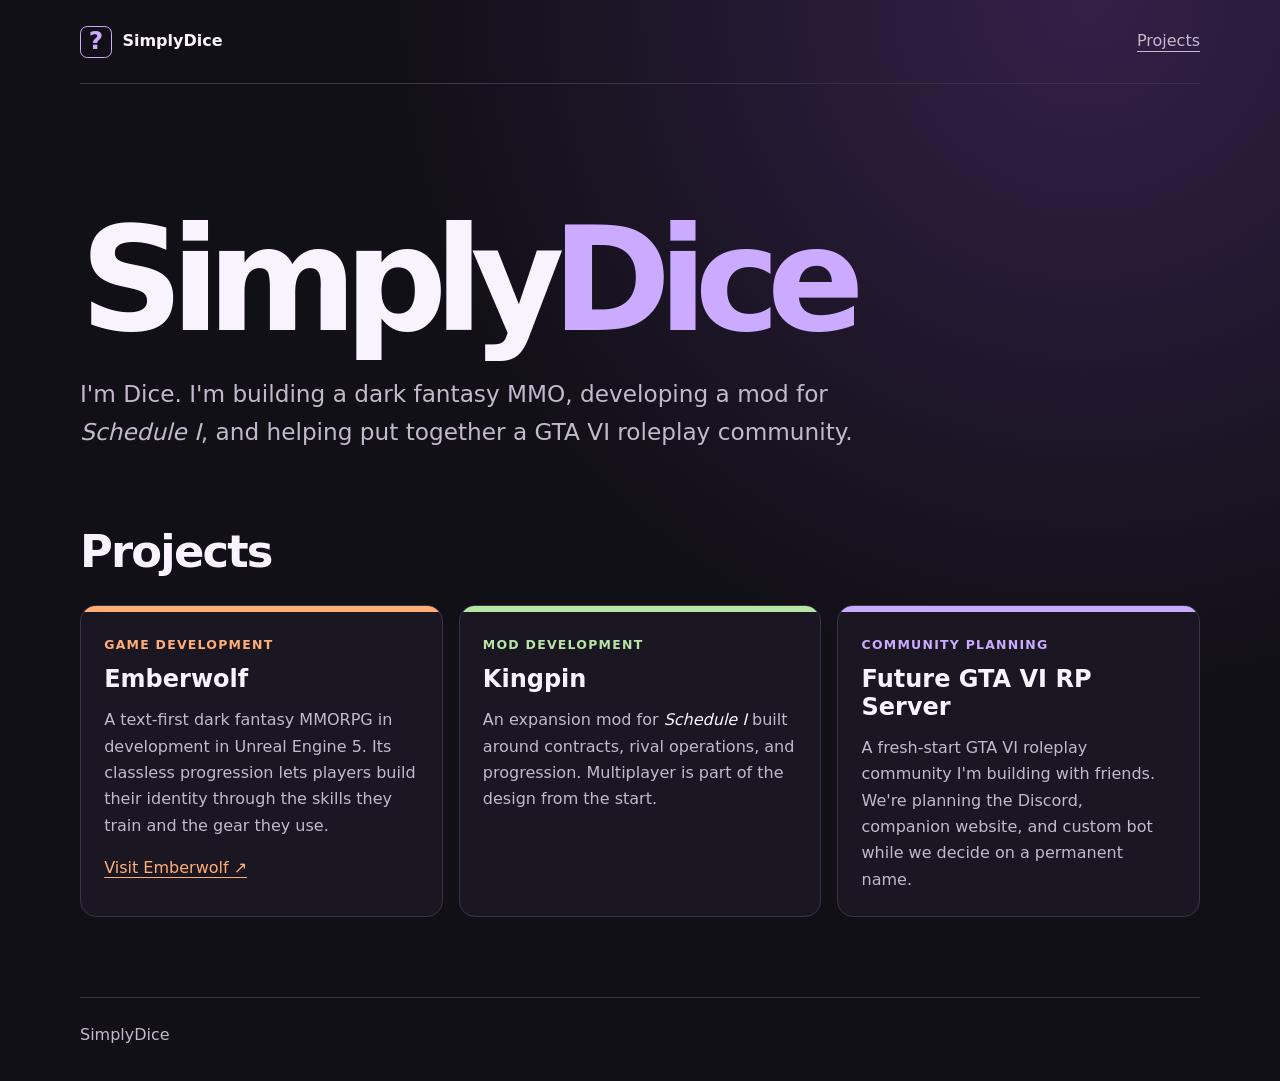
==== commit 5736076e: "Publish SimplyDice personal homepage" ====
--- a/index.html
+++ b/index.html
@@ -1,7 +1,35 @@
 <!doctype html>
-<html lang="en"><head><meta charset="utf-8"><meta name="viewport" content="width=device-width,initial-scale=1"><meta name="description" content="Emberwolf — a persistent, classless, text-driven dark fantasy MMORPG in development. Hosted by NoDiceGG."><meta name="theme-color" content="#0c0c0e"><title>Emberwolf | A world unwritten</title><link rel="preconnect" href="https://fonts.googleapis.com"><link rel="preconnect" href="https://fonts.gstatic.com" crossorigin><link href="https://fonts.googleapis.com/css2?family=Cormorant+Garamond:ital,wght@0,500;0,600;0,700;1,500&family=Inter:wght@400;500;600;700&display=swap" rel="stylesheet"><style>
-:root{color-scheme:dark;--gold:#eab575;--ember:#ff6a00;--muted:#b6a99c;--line:#59402d}*{box-sizing:border-box}html{scroll-behavior:smooth}body{margin:0;background:#0c0c0e;color:#e9dfd2;font:16px/1.7 system-ui,sans-serif}a{color:var(--gold)}header{position:sticky;top:0;z-index:5;background:#0c0c0ef5;border-bottom:1px solid var(--line)}nav{max-width:1180px;margin:auto;display:flex;align-items:center;justify-content:space-between;gap:18px;padding:18px 24px;flex-wrap:wrap}.brand{font: bold 22px Georgia,serif;letter-spacing:4px;text-decoration:none}.links{display:flex;gap:22px;flex-wrap:wrap}.links a{font-size:13px;text-decoration:none;color:#d7c5af}.links a:hover,a:focus-visible{color:#fff;outline-color:var(--gold)}.hero{position:relative;isolation:isolate;overflow:hidden;min-height:650px;display:grid;place-items:center;text-align:center;padding:90px 24px;background:radial-gradient(ellipse at 50% 30%,#592217 0%,#21120e 35%,#0c0c0e 73%)}canvas{position:absolute;inset:0;width:100%;height:100%;z-index:-1;pointer-events:none}.hero-copy{max-width:850px}.sigil{width:100px;height:100px;margin:auto;color:var(--gold);filter:drop-shadow(0 0 18px #ff6a0070)}h1,h2,h3{font-family:Georgia,serif;font-weight:normal;color:var(--gold);line-height:1.15}h1{font-size:clamp(42px,9vw,108px);letter-spacing:.1em;margin:24px 0 8px;text-shadow:0 0 38px #e85c3050}h2{font-size:clamp(30px,5vw,48px);margin:10px 0 24px}h3{font-size:24px;margin:0 0 12px}.eyebrow{font-size:11px;letter-spacing:3px;text-transform:uppercase;color:var(--gold);font-weight:700}.tag{font:italic clamp(18px,3vw,26px) Georgia;color:#e0c5a6}.lede{max-width:650px;margin:24px auto;color:var(--muted);font-size:18px}.button{display:inline-block;text-decoration:none;border:1px solid #c58e4f;padding:12px 24px;margin:6px;background:#352116;color:#ffe0b5;font-size:13px;letter-spacing:1px}.button:hover{background:#56331d}.secondary{background:transparent}.wrap{max-width:1120px;margin:auto;padding:76px 24px;scroll-margin-top:90px}.section{border-top:1px solid #32251f}.grid{display:grid;grid-template-columns:repeat(auto-fit,minmax(235px,1fr));gap:18px}.tile{background:linear-gradient(145deg,#211a17,#131316);border:1px solid #49372c;padding:27px}.tile p,.muted{color:var(--muted)}.num{color:#e28d49;font-size:12px;letter-spacing:2px}.timeline{border-left:1px solid #805332;padding-left:26px}.timeline article{margin:24px 0}.timeline h3{margin-bottom:5px}.status{color:#9dc6a2;font-size:12px;text-transform:uppercase;letter-spacing:2px}.community{text-align:center;background:radial-gradient(ellipse at bottom,#342015,#0c0c0e 70%)}footer{border-top:1px solid var(--line);padding:30px;text-align:center;color:var(--muted);font-size:13px}footer strong{color:var(--gold)}@media(max-width:600px){nav{justify-content:center}.links{justify-content:center;gap:12px}.hero{min-height:530px}h1{letter-spacing:.04em}.wrap{padding:48px 20px}}@media(prefers-reduced-motion:reduce){html{scroll-behavior:auto}canvas{display:none}}
-body{font-family:'Inter','Segoe UI',system-ui,sans-serif;font-weight:400;-webkit-font-smoothing:antialiased;text-rendering:optimizeLegibility}h1,h2,h3,.brand{font-family:'Cormorant Garamond',Georgia,serif;font-weight:600}.tag{font-family:'Cormorant Garamond',Georgia,serif;font-weight:500}.brand{letter-spacing:2.5px}h1{letter-spacing:.065em}.links a{font-weight:500}.eyebrow,.num,.status{letter-spacing:1.8px}.tile p{line-height:1.75}.hero{min-height:780px;background:radial-gradient(ellipse at 50% 22%,#78301c 0%,#30150f 30%,#0c0c0e 72%)}.hero:before{content:"";position:absolute;z-index:-1;width:420px;height:420px;top:40px;left:50%;transform:translateX(-50%);border:1px solid #c66b3940;border-radius:50%;box-shadow:0 0 90px #d34c2025,inset 0 0 90px #d34c2025}.hero h1{font-weight:700;text-shadow:0 0 55px #ff6a0060}.hero .sigil{width:130px;height:130px}.facts{display:grid;grid-template-columns:repeat(auto-fit,minmax(145px,1fr));gap:1px;background:#49372c;border:1px solid #49372c;margin-top:30px}.fact{background:#151214;padding:24px;text-align:center}.fact strong{display:block;font:600 35px 'Cormorant Garamond',Georgia,serif;color:var(--gold)}.fact span{font-size:12px;color:var(--muted)}.feature{background:linear-gradient(120deg,#26170f,#111114 75%);border-block:1px solid #513623}.quote{font:italic 600 clamp(25px,4vw,40px) 'Cormorant Garamond',Georgia,serif;color:var(--gold);max-width:800px}.terminal{background:#09090b;border:1px solid #705338;padding:24px;box-shadow:0 12px 40px #0005;font:14px/1.8 'Inter',sans-serif}.terminal p{margin:7px 0}.terminal code{color:#eab575}.danger{color:#ef837a}.good{color:#9dc6a2}.magic{color:#d4a2ff}.rule{height:1px;background:linear-gradient(90deg,transparent,#a36b3c,transparent);margin:28px 0}.tile{transition:border-color .2s,transform .2s}.tile:hover{border-color:#b47c45;transform:translateY(-3px)}details{border-bottom:1px solid #49372c;padding:18px 0}summary{cursor:pointer;color:var(--gold);font-weight:600}details p{color:var(--muted)}@media(max-width:600px){.hero{min-height:650px}.hero:before{width:280px;height:280px}}@media(prefers-reduced-motion:reduce){.tile{transition:none}.tile:hover{transform:none}}.hero{min-height:610px;padding:65px 24px}.reading-layout{max-width:1240px;margin:auto;display:grid;grid-template-columns:210px minmax(0,1fr);gap:42px;padding:48px 28px 80px;align-items:start}.contents{position:sticky;top:100px;border-left:1px solid #59402d;padding:10px 0 10px 18px}.contents a{display:block;padding:9px 0;color:#c6b9aa;text-decoration:none;font-size:13px}.contents a:hover{color:var(--gold)}.chapter{scroll-margin-top:105px;margin-bottom:60px}.chapter-heading{display:flex;gap:20px;align-items:center;border-bottom:1px solid #805332;padding:0 0 20px;margin-bottom:8px}.chapter-number{font:600 52px 'Cormorant Garamond',Georgia,serif;color:#a7784e}.chapter-heading h2{margin:4px 0;font-size:clamp(32px,4vw,46px)}.chapter-heading p{margin:0;color:#c8bbad}.chapter-heading .eyebrow{color:var(--gold)}.reading-content .wrap{max-width:none;padding:30px 0;scroll-margin-top:100px}.reading-content .section{border-top:1px solid #302822}.reading-content .wrap h2{font-size:30px;margin:8px 0 15px}.reading-content .wrap>p:not(.eyebrow){max-width:76ch}.reading-content .grid{grid-template-columns:repeat(2,minmax(0,1fr));gap:12px}.reading-content .tile{padding:20px;background:#171517;border-color:#382e28}.reading-content .tile h3{font-size:23px}.reading-content .tile p{margin:8px 0 0;color:#c5b9ac;font-size:15px;line-height:1.65}.reading-content .feature{background:none;border:0}.reading-content .facts{grid-template-columns:repeat(4,minmax(0,1fr))}.reading-content .fact{padding:15px 8px}.reading-content .quote{font-size:30px}.muted{color:#c5b9ac}.reading-content .community{text-align:left;background:none}.reading-content .tile:hover{transform:none}.reading-content .timeline{margin-left:5px}@media(max-width:900px){.reading-layout{grid-template-columns:1fr;gap:24px;padding:28px 20px}.contents{position:static;display:flex;flex-wrap:wrap;gap:8px 18px;border:1px solid #49372c;padding:15px}.contents .eyebrow{width:100%;margin:0}.contents a{padding:4px 0}.chapter{scroll-margin-top:145px}}@media(max-width:550px){.reading-content .grid{grid-template-columns:1fr}.reading-content .facts{grid-template-columns:repeat(2,minmax(0,1fr))}.chapter-heading{gap:12px}.chapter-number{font-size:38px}.hero{min-height:510px}.chapter{margin-bottom:35px}}.hero:before{width:auto;height:auto;inset:0;transform:none;border:0;border-radius:0;box-shadow:none;background:url('./emberwolf-logo.png') center center / cover no-repeat;opacity:.45;mask-image:linear-gradient(to bottom,#000 0%,#000 75%,transparent 100%);pointer-events:none}.hero-copy{position:relative;z-index:1}.hero canvas{z-index:0}.hero h1,.hero .tag,.hero .lede{text-shadow:0 2px 12px #000,0 0 25px #000}.hero{background:radial-gradient(ellipse at center,#30150f,#0c0c0e 75%)}@media(max-width:600px){.hero:before{width:auto;height:auto;background-size:cover;opacity:.35}}.reading-layout{gap:48px}.chapter{margin-bottom:82px}.chapter-heading{border-bottom:0;margin-bottom:12px}.chapter-art{position:relative;overflow:hidden;border:1px solid #60432e;border-radius:5px;box-shadow:0 14px 35px #0005;aspect-ratio:3/1}.chapter-art svg{width:100%;height:100%;display:block}.chapter-art span{position:absolute;bottom:12px;left:16px;color:#d9ac79;font-size:10px;letter-spacing:2px}.chapter-intro{padding:24px 0 12px}.chapter-intro h3{font-size:28px;margin-bottom:8px}.chapter-intro p,.section-bridge{color:#c5b9ac;max-width:72ch;margin:0;line-height:1.8}.section-bridge{padding:0 0 24px;margin-bottom:12px}.reading-content .tile{position:relative;border-radius:5px;background:linear-gradient(145deg,#201a19,#141316);box-shadow:0 5px 18px #0002;padding:23px}.reading-content .tile:before{content:"";display:block;width:24px;height:2px;background:#b77a4b;margin-bottom:15px}.reading-content .tile:hover{background:#231b18}.contents{background:#141214;border:1px solid #382e28;border-radius:5px;padding:18px}.contents a.active{color:#eab575;border-left:2px solid #eab575;padding-left:9px}.reading-content .facts{border-radius:5px;overflow:hidden}.reading-content .wrap{padding:34px 0}.terminal{border-radius:6px;background:linear-gradient(145deg,#131013,#09090b)}@media(max-width:550px){.chapter-art{aspect-ratio:2.5/1}.chapter{margin-bottom:48px}.chapter-intro{padding-top:18px}}</style></head><body><header><nav aria-label="Main navigation"><a class="brand" href="#home">EMBERWOLF</a><div class="links"><a href="#overview">Overview</a><a href="#world-guide">World</a><a href="#character-guide">Character</a><a href="#combat-guide">Combat</a><a href="#economy-guide">Crafting & Society</a><a href="#project-guide">Development</a></div></nav></header><main>
-<section class="hero" id="home"><canvas id="embers" aria-hidden="true"></canvas><div class="hero-copy"><p class="eyebrow">A persistent dark fantasy MMORPG · In development</p><h1>EMBERWOLF</h1><p class="tag">A world unwritten. A legacy unforged.</p><p class="lede">Enter Vaelrath, a living world of ancient magic, dangerous frontiers and limitless paths. A text-driven multiplayer experience being built in Unreal Engine 5.</p><a class="button" href="#world-guide">Discover Vaelrath</a><a class="button secondary" href="#project-guide">Follow development</a></div></section>
-<div class="reading-layout"><aside class="contents"><p class="eyebrow">Explore Emberwolf</p><a href="#overview">01 · Overview</a><a href="#world-guide">02 · The world</a><a href="#character-guide">03 · Your character</a><a href="#combat-guide">04 · Combat & magic</a><a href="#economy-guide">05 · Crafting & society</a><a href="#project-guide">06 · Development</a><a href="#faq">Frequently asked questions</a></aside><div class="reading-content"><div class="chapter" id="overview"><div class="chapter-heading"><span class="chapter-number">01</span><div><p class="eyebrow">Chapter 01</p><h2>What is Emberwolf?</h2><p>The vision and core experience.</p></div></div><div class="chapter-art"><svg viewBox="0 0 720 240" preserveAspectRatio="xMidYMid slice" aria-hidden="true"><defs><radialGradient id="glow-overview"><stop stop-color="#71351f"/><stop offset="1" stop-color="#111014"/></radialGradient></defs><rect width="720" height="240" fill="url(#glow-overview)"/><circle cx="360" cy="120" r="82" fill="none" stroke="#b77a4b"/><path d="M360 30 380 100 450 120 380 140 360 210 340 140 270 120 340 100Z" fill="#34241d" stroke="#eab575" stroke-width="2"/><circle cx="360" cy="120" r="12" fill="#ff9849"/><path d="M20 20h680v200H20Z" fill="none" stroke="#a7784e" opacity=".25"/></svg><span>EMBERWOLF / 01</span></div><div class="chapter-intro"><h3>Freedom is the foundation</h3><p>Your actions, not a class selection, define the journey. The systems below are intended to work together, so a quiet artisan and a wandering adventurer can both build meaningful lives.</p></div><section class="wrap"><p class="eyebrow">The vision</p><h2>Not a class. Not a destiny. A legacy.</h2><p class="quote">You can become anything. Becoming exceptional at everything is a lifetime's work.</p><p class="muted">Emberwolf is an independent, command-driven MMORPG designed around freedom, consequence and a shared persistent world. Instead of 3D environments, cinematic typography, animated effects, atmospheric sound and evocative writing bring the world to life. Every character begins with humble equipment and the freedom to pursue their own ambitions.</p><div class="facts"><div class="fact"><strong>3</strong><span>Planned character slots</span></div><div class="fact"><strong>8</strong><span>Magical traditions</span></div><div class="fact"><strong>100+</strong><span>Concurrent player target</span></div><div class="fact"><strong>0</strong><span>Fixed character classes</span></div></div></section><section class="wrap section" id="gameplay"><p class="section-bridge">These principles translate the vision into everyday choices, from training a new skill to making a living in a settlement.</p><p class="eyebrow">Designed for freedom</p><h2>Forge your own legacy</h2><div class="grid"><article class="tile"><h3>No fixed classes</h3><p>Train every discipline, develop masteries and choose your own equipment.</p></article><article class="tile"><h3>Tactical combat</h3><p>Real-time encounters, typed commands, weapon techniques and original magical traditions.</p></article><article class="tile"><h3>Meaningful craftsmanship</h3><p>Discover recipes, refine materials and build your reputation as an artisan.</p></article><article class="tile"><h3>A living economy</h3><p>Regional markets, trade contracts, businesses and player-driven commerce.</p></article><article class="tile"><h3>Oaths & allegiances</h3><p>Build relationships, join organizations and earn your place in society.</p></article><article class="tile"><h3>Your living chronicle</h3><p>Discoveries, victories and accomplishments become part of your character's history.</p></article></div><p class="muted">These are design goals, not currently available gameplay features.</p></section></div><div class="chapter" id="world-guide"><div class="chapter-heading"><span class="chapter-number">02</span><div><p class="eyebrow">Chapter 02</p><h2>Explore Vaelrath</h2><p>From the five realms to your first adventure in Ashwick.</p></div></div><div class="chapter-art"><svg viewBox="0 0 720 240" preserveAspectRatio="xMidYMid slice" aria-hidden="true"><defs><radialGradient id="glow-world"><stop stop-color="#71351f"/><stop offset="1" stop-color="#111014"/></radialGradient></defs><rect width="720" height="240" fill="url(#glow-world)"/><path d="M0 155 120 55 185 120 285 20 420 150 510 75 720 180V240H0Z" fill="#30252a"/><path d="M0 190 160 110 240 180 390 90 550 185 720 125V240H0Z" fill="#17191b"/><path d="M290 240 380 150 410 150 350 240" fill="#b77a4b" opacity=".35"/><path d="M470 150v-55h20v-20h15v20h20v55m-80 0h100" fill="#100f12" stroke="#b77a4b" stroke-width="2"/><path d="M20 20h680v200H20Z" fill="none" stroke="#a7784e" opacity=".25"/></svg><span>EMBERWOLF / 02</span></div><div class="chapter-intro"><h3>A world worth discovering</h3><p>The setting gives every journey a purpose. Settlements provide a place to prepare, while roads, wilderness and ruins offer opportunities to gather resources, uncover stories and encounter danger.</p></div><section class="wrap section" id="world"><p class="eyebrow">The world</p><h2>Beyond the ashes</h2><p class="muted">In the Age of Embers, the scars of the Sundering still divide the world. Begin in Ashwick, a settlement in the Emberfall Marches, and discover what lies beyond its gates.</p><div class="grid"><article class="tile"><span class="num">01 / VALDREN</span><h3>The Crownlands</h3><p>Feudal kingdoms, sworn orders and ambitious trading houses.</p></article><article class="tile"><span class="num">02 / KHARVOSS</span><h3>The Iron Dominion</h3><p>Mountain strongholds, ancient mines and master artisans.</p></article><article class="tile"><span class="num">03 / ELDERMERE</span><h3>The Ancient Wilds</h3><p>Deep forests and forgotten traditions.</p></article><article class="tile"><span class="num">04 / VEYRMOOR</span><h3>The Hollow Realm</h3><p>A land where the boundary of reality grows thin.</p></article><article class="tile"><span class="num">05 / STORMREACH</span><h3>The Free Coast</h3><p>Merchant ports and far-reaching trade routes.</p></article></div></section><section class="wrap section"><p class="section-bridge">The wider realms establish the setting; the Marches are intended to introduce its everyday rhythms on a smaller scale.</p><p class="eyebrow">Your first adventure</p><h2>The Emberfall Marches</h2><div class="grid"><article class="tile"><h3>Ashwick</h3><p>A settlement of merchants, artisans and watchmen.</p></article><article class="tile"><h3>Blackroot Woods</h3><p>Hunting, herbalism and ancient woodland mysteries.</p></article><article class="tile"><h3>Ironvein Mine</h3><p>Ore deposits and whispers beneath the mountain.</p></article><article class="tile"><h3>Greywater River</h3><p>Fishing and quiet riverside exploration.</p></article><article class="tile"><h3>Emberfall Farm</h3><p>Agriculture and provisions for the settlement.</p></article><article class="tile"><h3>Old Road</h3><p>Trade routes and dangerous encounters.</p></article><article class="tile"><h3>Hollowkeep</h3><p>The planned first multiplayer dungeon.</p></article></div></section></div><div class="chapter" id="character-guide"><div class="chapter-heading"><span class="chapter-number">03</span><div><p class="eyebrow">Chapter 03</p><h2>Build your character</h2><p>Identity, attributes and classless progression.</p></div></div><div class="chapter-art"><svg viewBox="0 0 720 240" preserveAspectRatio="xMidYMid slice" aria-hidden="true"><defs><radialGradient id="glow-character"><stop stop-color="#71351f"/><stop offset="1" stop-color="#111014"/></radialGradient></defs><rect width="720" height="240" fill="url(#glow-character)"/><circle cx="360" cy="120" r="83" fill="none" stroke="#b77a4b"/><circle cx="360" cy="120" r="67" fill="none" stroke="#b77a4b" stroke-dasharray="2 8"/><path d="M360 45 410 70 405 140Q390 175 360 195Q330 175 315 140L310 70Z" fill="#292124" stroke="#eab575" stroke-width="2"/><path d="M360 65v105m-27-75h54" stroke="#eab575" stroke-width="5"/><path d="M245 185 475 55M245 55 475 185" stroke="#9b6742" opacity=".4"/><path d="M20 20h680v200H20Z" fill="none" stroke="#a7784e" opacity=".25"/></svg><span>EMBERWOLF / 03</span></div><div class="chapter-intro"><h3>Become what you practice</h3><p>Character development connects exploration, combat and work. A character can pursue several interests over time, with equipment and learned skills shaping what they can do.</p></div><section class="wrap section" id="progression"><p class="eyebrow">Character progression</p><h2>The Forging</h2><p class="muted">Develop your character through practice, knowledge, mastery and reputation rather than selecting a permanent class. Train martial, magical, gathering, crafting and social disciplines on the same character.</p><div class="grid"><article class="tile"><h3>Attributes</h3><p>Strength, Dexterity, Constitution, Endurance, Intelligence, Wisdom, Perception, Charisma and Luck.</p></article><article class="tile"><h3>Disciplines & mastery</h3><p>Train skills through use, discover advanced techniques and pursue mastery trials. The proposed discipline cap is 100.</p></article><article class="tile"><h3>Professional focus</h3><p>Specialize in selected professions for modest efficiency bonuses without permanently locking other professions.</p></article><article class="tile"><h3>Legacy</h3><p>Account-wide progression tracks a persistent Legacy level and grants bonuses across all three character slots. Individual character progression remains separate.</p></article><article class="tile"><h3>Identity & ancestry</h3><p>Create up to three characters per account. Planned ancestries include Vaelborn, Ashkari, Sylvaren, Kharuun, Veyrathi and Dravok.</p></article></div></section></div><div class="chapter" id="combat-guide"><div class="chapter-heading"><span class="chapter-number">04</span><div><p class="eyebrow">Chapter 04</p><h2>Combat & magic</h2><p>Discover how battles and magical traditions are designed to work.</p></div></div><div class="chapter-art"><svg viewBox="0 0 720 240" preserveAspectRatio="xMidYMid slice" aria-hidden="true"><defs><radialGradient id="glow-combat"><stop stop-color="#71351f"/><stop offset="1" stop-color="#111014"/></radialGradient></defs><rect width="720" height="240" fill="url(#glow-combat)"/><circle cx="360" cy="120" r="78" fill="none" stroke="#e28d49" stroke-dasharray="5 9"/><path d="M360 30 410 120 360 210 310 120Z M270 120 360 70 450 120 360 170Z" fill="none" stroke="#e28d49" stroke-width="2"/><path d="M360 55Q410 115 360 175Q310 140 350 95L350 135Q380 110 360 55Z" fill="#ff6a00" opacity=".8"/><path d="M20 20h680v200H20Z" fill="none" stroke="#a7784e" opacity=".25"/></svg><span>EMBERWOLF / 04</span></div><div class="chapter-intro"><h3>Every encounter tells a story</h3><p>The command-driven interface is intended to make decisions feel immediate. Weapons and magic offer different approaches to a fight, while readable feedback explains what happens next.</p></div><section class="feature"><div class="wrap"><p class="eyebrow">A glimpse of the experience</p><h2>Words become the battlefield</h2><div class="terminal"><p class="eyebrow">BLACKROOT WOODS · ILLUSTRATIVE GAMEPLAY</p><div class="rule"></div><p>Ancient oaks rise into the gathering darkness. Something moves beneath the tangled roots.</p><p class="danger">A Feral Wolf emerges from the undergrowth.</p><p><code>› attack wolf</code></p><p>Your iron longsword cuts through the darkness.</p><p class="danger">The wolf lunges. You raise your shield.</p><p><code>› cast cinder lance</code></p><p style="color:#ff9849;font-size:24px;font-family:Georgia">CINDER LANCE — Fire erupts across the clearing.</p><p class="good">Victory · Experience gained · Wolf hide recovered</p><div class="rule"></div><p><code>› _</code></p></div><p class="muted">Conceptual combat transcript, not a live game. The planned client features a permanently anchored command prompt, real-time combat, resource displays, command history and rich text effects.</p></div></section><section class="wrap section" id="magic"><p class="section-bridge">Combat is only one expression of magic. Each tradition offers a distinct theme and a potential path of study.</p><p class="eyebrow">The arcane traditions</p><h2>Power beyond the Veil</h2><p class="muted">Magic is a discipline to discover and master, not a class restriction. Learn spells through knowledge, exploration and training.</p><div class="grid"><article class="tile"><h3 style="color:#ff9849">Cinderweaving</h3><p>Fire, ash and destruction</p></article><article class="tile"><h3 style="color:#9bdcff">Winterbinding</h3><p>Frost, control and protection</p></article><article class="tile"><h3 style="color:#c7a0ff">Veilcraft</h3><p>Aether, rifts and arcane manipulation</p></article><article class="tile"><h3 style="color:#f5d88b">Dawncalling</h3><p>Radiance, healing and wards</p></article><article class="tile"><h3 style="color:#a8a2c9">Gravebinding</h3><p>Souls, shadows and the dead</p></article><article class="tile"><h3 style="color:#f07a83">Sanguimancy</h3><p>Blood, sacrifice and forbidden power</p></article><article class="tile"><h3 style="color:#a3d49a">Wildsong</h3><p>Nature, roots and primal spirits</p></article><article class="tile"><h3 style="color:#9cbcff">Tempestcraft</h3><p>Lightning, wind and storms</p></article></div></section></div><div class="chapter" id="economy-guide"><div class="chapter-heading"><span class="chapter-number">05</span><div><p class="eyebrow">Chapter 05</p><h2>Crafting, trade & society</h2><p>Make a living, build relationships and leave a lasting mark.</p></div></div><div class="chapter-art"><svg viewBox="0 0 720 240" preserveAspectRatio="xMidYMid slice" aria-hidden="true"><defs><radialGradient id="glow-craft"><stop stop-color="#71351f"/><stop offset="1" stop-color="#111014"/></radialGradient></defs><rect width="720" height="240" fill="url(#glow-craft)"/><path d="M245 95h230l-45 35h-55v38h55v20H290v-20h55v-38h-60Z" fill="#29282a" stroke="#eab575" stroke-width="2"/><path d="M375 40l60 30-12 25-60-30zM389 80l-45 85" stroke="#eab575" stroke-width="9" fill="#49372c"/><path d="M315 95l-30-40m45 25-8-50m-25 70-45-10" stroke="#ff9849" stroke-width="2"/><path d="M20 20h680v200H20Z" fill="none" stroke="#a7784e" opacity=".25"/></svg><span>EMBERWOLF / 05</span></div><div class="chapter-intro"><h3>From raw materials to reputation</h3><p>Gatherers supply artisans, artisans equip adventurers, and traders connect them. This interdependence is intended to make peaceful professions as meaningful as combat.</p></div><section class="wrap section" id="crafting"><p class="eyebrow">The artisan's mark</p><h2>Greatness is forged</h2><p class="muted">Crafting is designed as a complete progression path. Material purity, tools, workshops, recipes and mastery influence quality. Exceptional equipment can carry its creator's identity and history.</p><div class="grid"><article class="tile"><h3>Gather</h3><p>Mining, Woodcutting, Herbalism, Fishing, Hunting, Skinning and Farming.</p></article><article class="tile"><h3>Refine</h3><p>Smelting, Leatherworking and Weaving turn raw resources into useful materials.</p></article><article class="tile"><h3>Create</h3><p>Weaponsmithing, Armorsmithing, Tailoring, Carpentry, Fletching and Jewelcrafting.</p></article><article class="tile"><h3>Specialize</h3><p>Alchemy, Enchanting, Inscription and Cooking support adventurers and the economy.</p></article></div><div class="rule"></div><h3>Equipment with a story</h3><p class="muted">Rarity and craftsmanship quality are independent. Items can have durability, material composition, enchantments, requirements and ownership history.</p><p style="line-height:2.5"><span style="color:#858585;margin-right:18px;font-weight:600">Poor</span><span style="color:#e4e4e4;margin-right:18px;font-weight:600">Common</span><span style="color:#36c76b;margin-right:18px;font-weight:600">Uncommon</span><span style="color:#428fff;margin-right:18px;font-weight:600">Rare</span><span style="color:#b26aff;margin-right:18px;font-weight:600">Epic</span><span style="color:#ff941f;margin-right:18px;font-weight:600">Legendary</span><span style="color:#f04c55;margin-right:18px;font-weight:600">Mythic</span><span style="color:#f4d477;margin-right:18px;font-weight:600">Artifact</span></p></section><section class="wrap section"><p class="section-bridge">Crafted goods gain meaning when they circulate through a community. Trade, reputation and allegiance connect individual work to the wider world.</p><p class="eyebrow">A world shaped by its people</p><h2>Wealth, power and consequence</h2><div class="grid"><article class="tile"><h3>Regional commerce</h3><p>Trade through regional markets, secure contracts and player businesses. Copper Embers, silver Lunars and gold Sovereigns form the planned currency system.</p></article><article class="tile"><h3>Oaths & allegiances</h3><p>Join noble houses, military orders, trading houses, artisan guilds or adventuring companies. Earn citizenship, rank and reputation.</p></article><article class="tile"><h3>Law & danger</h3><p>Protected sanctuaries and dangerous frontiers offer different risks. Consensual duels, criminal reputation and risk-based PvP are planned.</p></article><article class="tile"><h3>Chronicles & world omens</h3><p>Explore optional storylines, contracts, bounties and shared regional events. The first planned chronicle is Whispers Beyond the Veil.</p></article></div></section></div><div class="chapter" id="project-guide"><div class="chapter-heading"><span class="chapter-number">06</span><div><p class="eyebrow">Chapter 06</p><h2>Follow the development</h2><p>Our current progress, planned milestones and community.</p></div></div><div class="chapter-art"><svg viewBox="0 0 720 240" preserveAspectRatio="xMidYMid slice" aria-hidden="true"><defs><radialGradient id="glow-project"><stop stop-color="#71351f"/><stop offset="1" stop-color="#111014"/></radialGradient></defs><rect width="720" height="240" fill="url(#glow-project)"/><path d="M290 180h140l-20-110H310Z" fill="#242126" stroke="#b77a4b"/><path d="M360 35Q400 85 360 120Q320 90 360 35Z" fill="#ff9849"/><path d="M330 145h60m-55 12h50" stroke="#eab575" stroke-width="2"/><path d="M20 20h680v200H20Z" fill="none" stroke="#a7784e" opacity=".25"/></svg><span>EMBERWOLF / 06</span></div><div class="chapter-intro"><h3>Building the world, one milestone at a time</h3><p>Emberwolf is still in preproduction. The roadmap explains the order in which the foundations will be built and tested before broader gameplay becomes available.</p></div><section class="wrap section" id="development"><p class="eyebrow">Development roadmap</p><h2>The First Flame</h2><div class="timeline"><article><span class="status">Current focus</span><h3>Technical preproduction</h3><p class="muted">Consolidating the game design document and preparing the technical foundation.</p></article><article><span class="eyebrow">Planned</span><h3>Client foundation</h3><p class="muted">Cinematic interface, command prompt and atmospheric effects.</p></article><article><span class="eyebrow">Planned</span><h3>Persistent multiplayer</h3><p class="muted">Dedicated server, authentication, three character slots and persistent character data.</p></article><article><span class="eyebrow">Planned</span><h3>First playable region</h3><p class="muted">Ashwick, exploration, combat, gathering, crafting and trade.</p></article></div><p class="muted">No release date or public download has been announced.</p></section><section class="wrap section" id="news"><p class="section-bridge">The roadmap describes what comes next; the journal records the project's direction and milestones as development progresses.</p><p class="eyebrow">Development journal</p><h2>News from the forge</h2><article class="tile"><span class="num">NOVEMBER 2026 · PROJECT UPDATE</span><h3>A new chapter for Emberwolf</h3><p>Emberwolf is being designed as a standalone Windows MMORPG powered by Unreal Engine 5, with cinematic text presentation and a persistent multiplayer world. This website will document its development.</p></article></section><section class="wrap section" id="faq"><p class="eyebrow">Frequently asked questions</p><h2>Before you enter Vaelrath</h2><details><summary>Is Emberwolf playable yet?</summary><p>No. The standalone MMORPG is in preproduction; there is no public release date.</p></details><details><summary>Is this a Discord game?</summary><p>No. This project is a standalone Windows game built with Unreal Engine 5. Discord is the community hub.</p></details><details><summary>Will I need to choose a class?</summary><p>No. The design allows every character to train every discipline and profession.</p></details><details><summary>Will my character persist?</summary><p>Persistent characters, inventory, progression and world state are core design requirements. Supabase PostgreSQL is the planned persistence layer.</p></details><details><summary>Will I have to participate in PvP?</summary><p>The design includes protected settlements and peaceful progression paths alongside riskier PvP regions.</p></details><details><summary>Will there be graphics?</summary><p>The game uses cinematic text, interface animations, particles and audio rather than traditional 3D character models and environments.</p></details></section><section class="wrap section community" id="community"><p class="eyebrow">Hosted by NoDiceGG</p><h2>Gather around the flame</h2><p class="muted">Follow the development of Emberwolf and connect with the community behind it.</p><a class="button" href="https://discord.com/channels/1289753596233126010">Open NoDiceGG on Discord</a><p class="muted">Discord access requires membership in the server.</p></section></div></div></div></main><footer><strong>EMBERWOLF</strong> · Hosted by NoDiceGG<br>Independent game in development · All gameplay features subject to change.</footer>
-<script>(()=>{if(matchMedia('(prefers-reduced-motion: reduce)').matches)return;const c=document.getElementById('embers'),ctx=c.getContext('2d');if(!ctx)return;let w,h;const resize=()=>{w=c.width=c.clientWidth;h=c.height=c.clientHeight};resize();window.addEventListener('resize',resize);const p=Array.from({length:90},()=>({x:Math.random(),y:Math.random(),r:Math.random()*1.8+.3,v:Math.random()*.0018+.0003,a:Math.random()}));function draw(){ctx.clearRect(0,0,w,h);for(const e of p){ctx.beginPath();ctx.fillStyle='rgba(255,130,55,'+(e.a*.65)+')';ctx.shadowColor='#ff6a00';ctx.shadowBlur=7;ctx.arc(e.x*w,e.y*h,e.r,0,Math.PI*2);ctx.fill();e.y-=e.v;e.x+=Math.sin(e.y*10+e.a*6)*.0005;if(e.y<-.02){e.y=1.02;e.x=Math.random()}}requestAnimationFrame(draw)}draw()})();</script><script>if('IntersectionObserver' in window){const links=[...document.querySelectorAll('.contents a')];const observer=new IntersectionObserver(entries=>{for(const e of entries){if(e.isIntersecting){links.forEach(a=>{const active=a.hash==='#'+e.target.id;a.classList.toggle('active',active);if(active)a.setAttribute('aria-current','location');else a.removeAttribute('aria-current')})}}},{rootMargin:'-15% 0px -65% 0px'});document.querySelectorAll('.chapter').forEach(el=>observer.observe(el))}</script></body></html>+<html lang="en">
+<head>
+<meta charset="utf-8">
+<meta name="viewport" content="width=device-width,initial-scale=1">
+<meta name="description" content="SimplyDice is Dice's personal project portfolio, featuring Emberwolf, Kingpin, and a future GTA VI roleplay community.">
+<meta name="theme-color" content="#121017">
+<title>SimplyDice - Projects by Dice</title>
+<style>
+:root{color-scheme:dark;--bg:#121017;--panel:#1b1722;--paper:#f8f3ff;--muted:#c3b9cc;--line:#3b3247;--violet:#cbabff;--orange:#ffae77}
+*{box-sizing:border-box}html{scroll-behavior:smooth}body{margin:0;background:radial-gradient(ellipse at 85% 0%,#332048 0%,transparent 45%),var(--bg);color:var(--paper);font:1rem/1.65 system-ui,sans-serif}a{color:inherit}a:focus-visible{outline:2px solid var(--orange);outline-offset:5px}.shell{width:min(1120px,calc(100% - 3rem));margin:auto}
+header{display:flex;align-items:center;justify-content:space-between;gap:1rem;padding:1.6rem 0;border-bottom:1px solid var(--line)}.brand{display:flex;align-items:center;gap:.65rem;text-decoration:none;font-weight:800}.mark{display:grid;place-items:center;width:2rem;height:2rem;border:1px solid var(--violet);border-radius:.45rem;color:var(--violet);font-size:1.55rem;line-height:1}nav a{color:var(--muted);text-underline-offset:.3em}.hero{padding:clamp(4rem,10vw,8rem) 0 4rem}.hero h1{font-size:clamp(3.3rem,12vw,9rem);letter-spacing:-.09em;line-height:.95;margin:0}.hero h1 span{color:var(--violet)}.hero p{color:var(--muted);font-size:clamp(1.1rem,2.2vw,1.45rem);max-width:34em;margin:1.6rem 0 0}.projects{padding:0 0 5rem}.projects h2{font-size:clamp(1.8rem,4vw,2.8rem);letter-spacing:-.04em;margin:0 0 1rem}.grid{display:grid;grid-template-columns:repeat(3,minmax(0,1fr));gap:1rem}.card{--accent:var(--orange);background:var(--panel);border:1px solid var(--line);border-radius:1rem;overflow:hidden}.card:nth-child(2){--accent:#b8e5a6}.card:nth-child(3){--accent:var(--violet)}.stripe{height:.36rem;background:var(--accent)}.content{padding:1.45rem}.type{color:var(--accent);font-size:.78rem;font-weight:750;letter-spacing:.1em;text-transform:uppercase;margin:0}.card h3{font-size:1.5rem;line-height:1.15;margin:.65rem 0 .85rem}.card a{display:inline-block;margin-top:1rem;color:var(--accent);text-underline-offset:.25em}.card .content>p:not(.type){color:var(--muted);margin:0}.card em{color:var(--paper)}footer{border-top:1px solid var(--line);color:var(--muted);padding:1.5rem 0 2rem}@media(max-width:760px){.grid{grid-template-columns:1fr}.projects{padding-bottom:3rem}}@media(prefers-reduced-motion:reduce){html{scroll-behavior:auto}}
+</style>
+</head>
+<body>
+<div class="shell">
+<header><a class="brand" href="#top"><span class="mark" aria-hidden="true">?</span>SimplyDice</a><nav aria-label="Main"><a href="#projects">Projects</a></nav></header>
+<main id="top">
+<section class="hero" aria-labelledby="title">
+<h1 id="title">Simply<span>Dice</span></h1>
+<p>I'm Dice. I'm building a dark fantasy MMO, developing a mod for <em>Schedule I</em>, and helping put together a GTA VI roleplay community.</p>
+</section>
+<section class="projects" id="projects" aria-labelledby="projects-title">
+<h2 id="projects-title">Projects</h2>
+<div class="grid">
+<article class="card"><div class="stripe" aria-hidden="true"></div><div class="content"><p class="type">Game development</p><h3>Emberwolf</h3><p>A text-first dark fantasy MMORPG in development in Unreal Engine 5. Its classless progression lets players build their identity through the skills they train and the gear they use.</p><a href="./emberwolf.html">Visit Emberwolf ↗</a></div></article>
+<article class="card"><div class="stripe" aria-hidden="true"></div><div class="content"><p class="type">Mod development</p><h3>Kingpin</h3><p>An expansion mod for <em>Schedule I</em> built around contracts, rival operations, and progression. Multiplayer is part of the design from the start.</p></div></article>
+<article class="card"><div class="stripe" aria-hidden="true"></div><div class="content"><p class="type">Community planning</p><h3>Future GTA VI RP Server</h3><p>A fresh-start GTA VI roleplay community I'm building with friends. We're planning the Discord, companion website, and custom bot while we decide on a permanent name.</p></div></article>
+</div>
+</section>
+</main>
+<footer>SimplyDice</footer>
+</div>
+</body>
+</html>
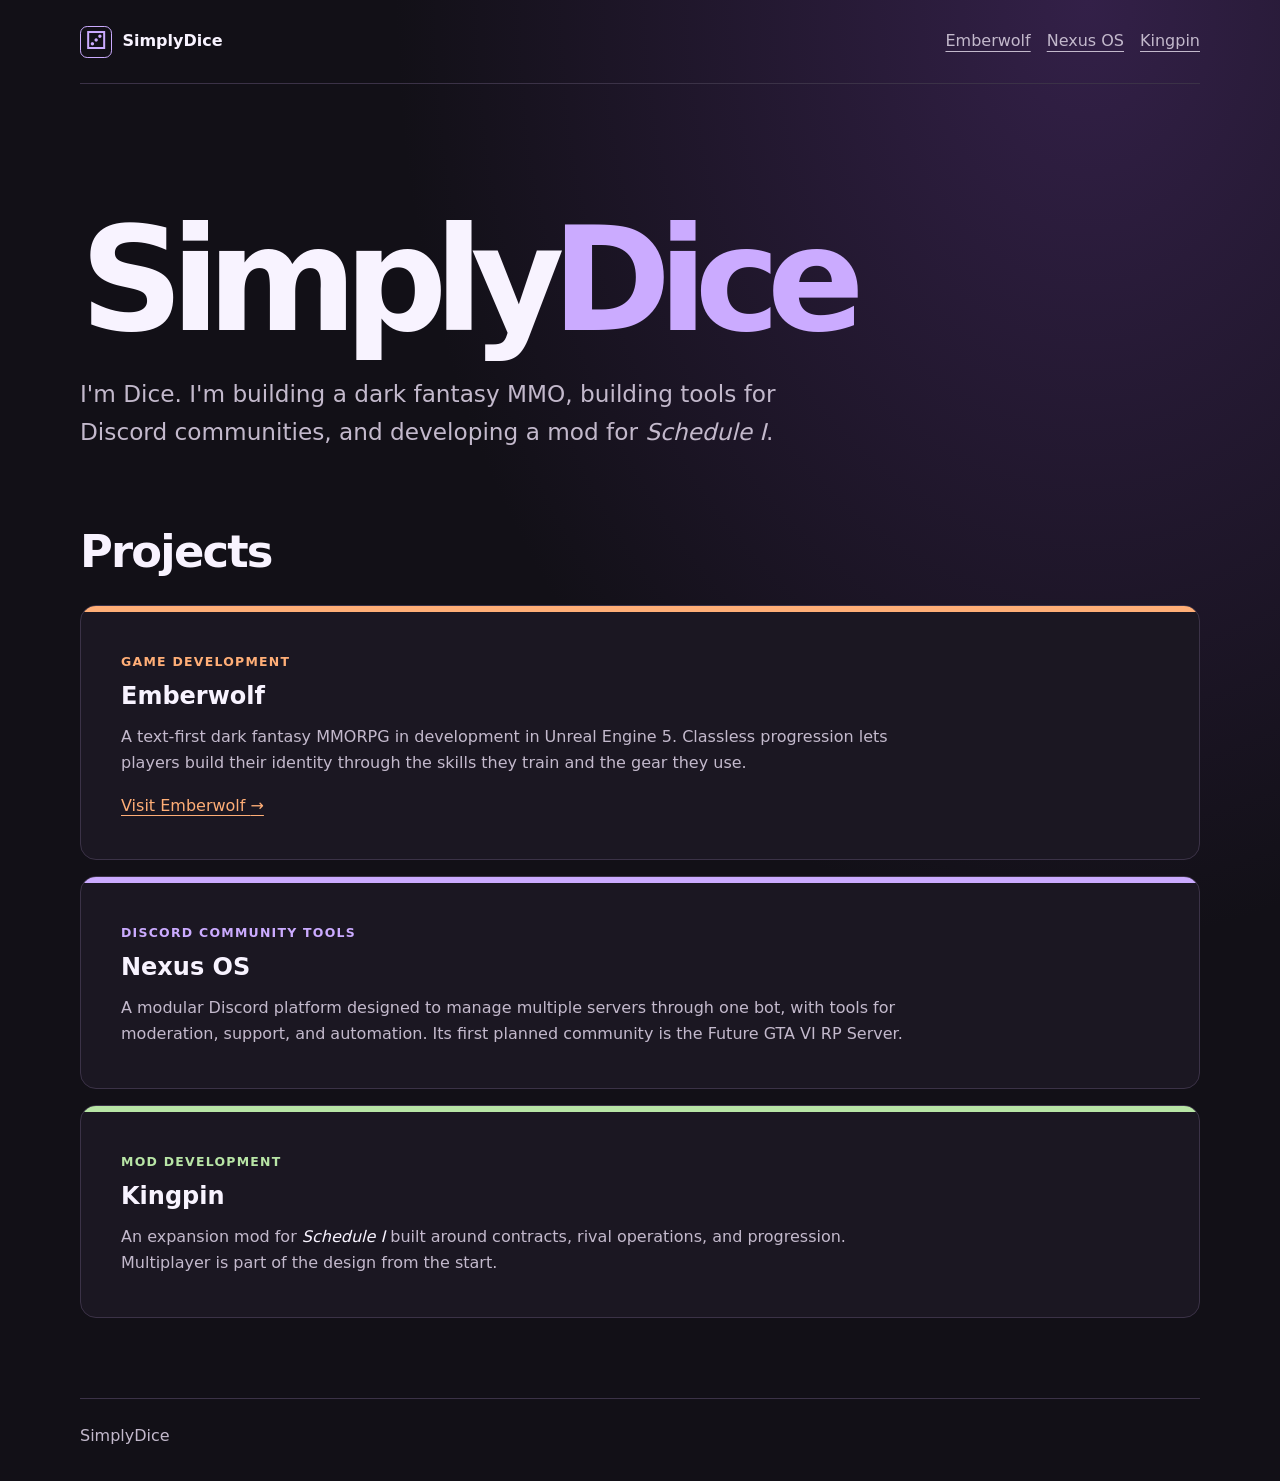
==== commit 79d350eb: "Give Emberwolf, Nexus OS, and Kingpin dedicated homepage sections" ====
--- a/index.html
+++ b/index.html
@@ -3,29 +3,38 @@
 <head>
 <meta charset="utf-8">
 <meta name="viewport" content="width=device-width,initial-scale=1">
-<meta name="description" content="SimplyDice is Dice's personal project portfolio, featuring Emberwolf, Kingpin, and a future GTA VI roleplay community.">
+<meta name="description" content="SimplyDice is Dice's personal project portfolio, featuring Emberwolf, Nexus OS, and Kingpin.">
 <meta name="theme-color" content="#121017">
 <title>SimplyDice - Projects by Dice</title>
 <style>
 :root{color-scheme:dark;--bg:#121017;--panel:#1b1722;--paper:#f8f3ff;--muted:#c3b9cc;--line:#3b3247;--violet:#cbabff;--orange:#ffae77}
 *{box-sizing:border-box}html{scroll-behavior:smooth}body{margin:0;background:radial-gradient(ellipse at 85% 0%,#332048 0%,transparent 45%),var(--bg);color:var(--paper);font:1rem/1.65 system-ui,sans-serif}a{color:inherit}a:focus-visible{outline:2px solid var(--orange);outline-offset:5px}.shell{width:min(1120px,calc(100% - 3rem));margin:auto}
-header{display:flex;align-items:center;justify-content:space-between;gap:1rem;padding:1.6rem 0;border-bottom:1px solid var(--line)}.brand{display:flex;align-items:center;gap:.65rem;text-decoration:none;font-weight:800}.mark{display:grid;place-items:center;width:2rem;height:2rem;border:1px solid var(--violet);border-radius:.45rem;color:var(--violet);font-size:1.55rem;line-height:1}nav a{color:var(--muted);text-underline-offset:.3em}.hero{padding:clamp(4rem,10vw,8rem) 0 4rem}.hero h1{font-size:clamp(3.3rem,12vw,9rem);letter-spacing:-.09em;line-height:.95;margin:0}.hero h1 span{color:var(--violet)}.hero p{color:var(--muted);font-size:clamp(1.1rem,2.2vw,1.45rem);max-width:34em;margin:1.6rem 0 0}.projects{padding:0 0 5rem}.projects h2{font-size:clamp(1.8rem,4vw,2.8rem);letter-spacing:-.04em;margin:0 0 1rem}.grid{display:grid;grid-template-columns:repeat(3,minmax(0,1fr));gap:1rem}.card{--accent:var(--orange);background:var(--panel);border:1px solid var(--line);border-radius:1rem;overflow:hidden}.card:nth-child(2){--accent:#b8e5a6}.card:nth-child(3){--accent:var(--violet)}.stripe{height:.36rem;background:var(--accent)}.content{padding:1.45rem}.type{color:var(--accent);font-size:.78rem;font-weight:750;letter-spacing:.1em;text-transform:uppercase;margin:0}.card h3{font-size:1.5rem;line-height:1.15;margin:.65rem 0 .85rem}.card a{display:inline-block;margin-top:1rem;color:var(--accent);text-underline-offset:.25em}.card .content>p:not(.type){color:var(--muted);margin:0}.card em{color:var(--paper)}footer{border-top:1px solid var(--line);color:var(--muted);padding:1.5rem 0 2rem}@media(max-width:760px){.grid{grid-template-columns:1fr}.projects{padding-bottom:3rem}}@media(prefers-reduced-motion:reduce){html{scroll-behavior:auto}}
+header{display:flex;align-items:center;justify-content:space-between;gap:1rem;padding:1.6rem 0;border-bottom:1px solid var(--line)}.brand{display:flex;align-items:center;gap:.65rem;text-decoration:none;font-weight:800}.mark{display:grid;place-items:center;width:2rem;height:2rem;border:1px solid var(--violet);border-radius:.45rem;color:var(--violet);font-size:1.55rem;line-height:1}nav{display:flex;flex-wrap:wrap;gap:.45rem 1rem}nav a{color:var(--muted);text-underline-offset:.3em}.hero{padding:clamp(4rem,10vw,8rem) 0 4rem}.hero h1{font-size:clamp(3.3rem,12vw,9rem);letter-spacing:-.09em;line-height:.95;margin:0}.hero h1 span{color:var(--violet)}.hero p{color:var(--muted);font-size:clamp(1.1rem,2.2vw,1.45rem);max-width:34em;margin:1.6rem 0 0}.projects{padding:0 0 5rem}.projects h2{font-size:clamp(1.8rem,4vw,2.8rem);letter-spacing:-.04em;margin:0 0 1rem}.grid{display:grid;grid-template-columns:minmax(0,1fr);gap:1rem}.card{--accent:var(--orange);background:var(--panel);border:1px solid var(--line);border-radius:1rem;overflow:hidden}.card:nth-child(2){--accent:var(--violet)}.card:nth-child(3){--accent:#b8e5a6}.stripe{height:.36rem;background:var(--accent)}.content{padding:clamp(1.4rem,4vw,2.5rem);max-width:55rem}.type{color:var(--accent);font-size:.78rem;font-weight:750;letter-spacing:.1em;text-transform:uppercase;margin:0}.card h3{font-size:1.5rem;line-height:1.15;margin:.65rem 0 .85rem}.card a{display:inline-block;margin-top:1rem;color:var(--accent);text-underline-offset:.25em}.card .content>p:not(.type){color:var(--muted);margin:0}.card em{color:var(--paper)}footer{border-top:1px solid var(--line);color:var(--muted);padding:1.5rem 0 2rem}@media(max-width:760px){header{align-items:flex-start;flex-direction:column}.grid{grid-template-columns:1fr}.projects{padding-bottom:3rem}}@media(prefers-reduced-motion:reduce){html{scroll-behavior:auto}}
 </style>
 </head>
 <body>
 <div class="shell">
-<header><a class="brand" href="#top"><span class="mark" aria-hidden="true">?</span>SimplyDice</a><nav aria-label="Main"><a href="#projects">Projects</a></nav></header>
+<header><a class="brand" href="#top"><span class="mark" aria-hidden="true">&#9858;</span>SimplyDice</a><nav aria-label="Main"><a href="#emberwolf">Emberwolf</a><a href="#nexus-os">Nexus OS</a><a href="#kingpin">Kingpin</a></nav></header>
 <main id="top">
 <section class="hero" aria-labelledby="title">
 <h1 id="title">Simply<span>Dice</span></h1>
-<p>I'm Dice. I'm building a dark fantasy MMO, developing a mod for <em>Schedule I</em>, and helping put together a GTA VI roleplay community.</p>
+<p>I'm Dice. I'm building a dark fantasy MMO, building tools for Discord communities, and developing a mod for <em>Schedule I</em>.</p>
 </section>
 <section class="projects" id="projects" aria-labelledby="projects-title">
 <h2 id="projects-title">Projects</h2>
 <div class="grid">
-<article class="card"><div class="stripe" aria-hidden="true"></div><div class="content"><p class="type">Game development</p><h3>Emberwolf</h3><p>A text-first dark fantasy MMORPG in development in Unreal Engine 5. Its classless progression lets players build their identity through the skills they train and the gear they use.</p><a href="./emberwolf.html">Visit Emberwolf ↗</a></div></article>
-<article class="card"><div class="stripe" aria-hidden="true"></div><div class="content"><p class="type">Mod development</p><h3>Kingpin</h3><p>An expansion mod for <em>Schedule I</em> built around contracts, rival operations, and progression. Multiplayer is part of the design from the start.</p></div></article>
-<article class="card"><div class="stripe" aria-hidden="true"></div><div class="content"><p class="type">Community planning</p><h3>Future GTA VI RP Server</h3><p>A fresh-start GTA VI roleplay community I'm building with friends. We're planning the Discord, companion website, and custom bot while we decide on a permanent name.</p></div></article>
+<section class="card" id="emberwolf" aria-labelledby="emberwolf-title">
+<div class="stripe" aria-hidden="true"></div>
+<div class="content"><p class="type">Game development</p><h3 id="emberwolf-title">Emberwolf</h3><p>A text-first dark fantasy MMORPG in development in Unreal Engine 5. Classless progression lets players build their identity through the skills they train and the gear they use.</p><a href="./emberwolf.html">Visit Emberwolf <span aria-hidden="true">&rarr;</span></a></div>
+</section>
+<section class="card" id="nexus-os" aria-labelledby="nexus-title">
+<div class="stripe" aria-hidden="true"></div>
+<div class="content"><p class="type">Discord community tools</p><h3 id="nexus-title">Nexus OS</h3><p>A modular Discord platform designed to manage multiple servers through one bot, with tools for moderation, support, and automation. Its first planned community is the Future GTA VI RP Server.</p></div>
+</section>
+<section class="card" id="kingpin" aria-labelledby="kingpin-title">
+<div class="stripe" aria-hidden="true"></div>
+<div class="content"><p class="type">Mod development</p><h3 id="kingpin-title">Kingpin</h3><p>An expansion mod for <em>Schedule I</em> built around contracts, rival operations, and progression. Multiplayer is part of the design from the start.</p></div>
+</section>
 </div>
 </section>
 </main>
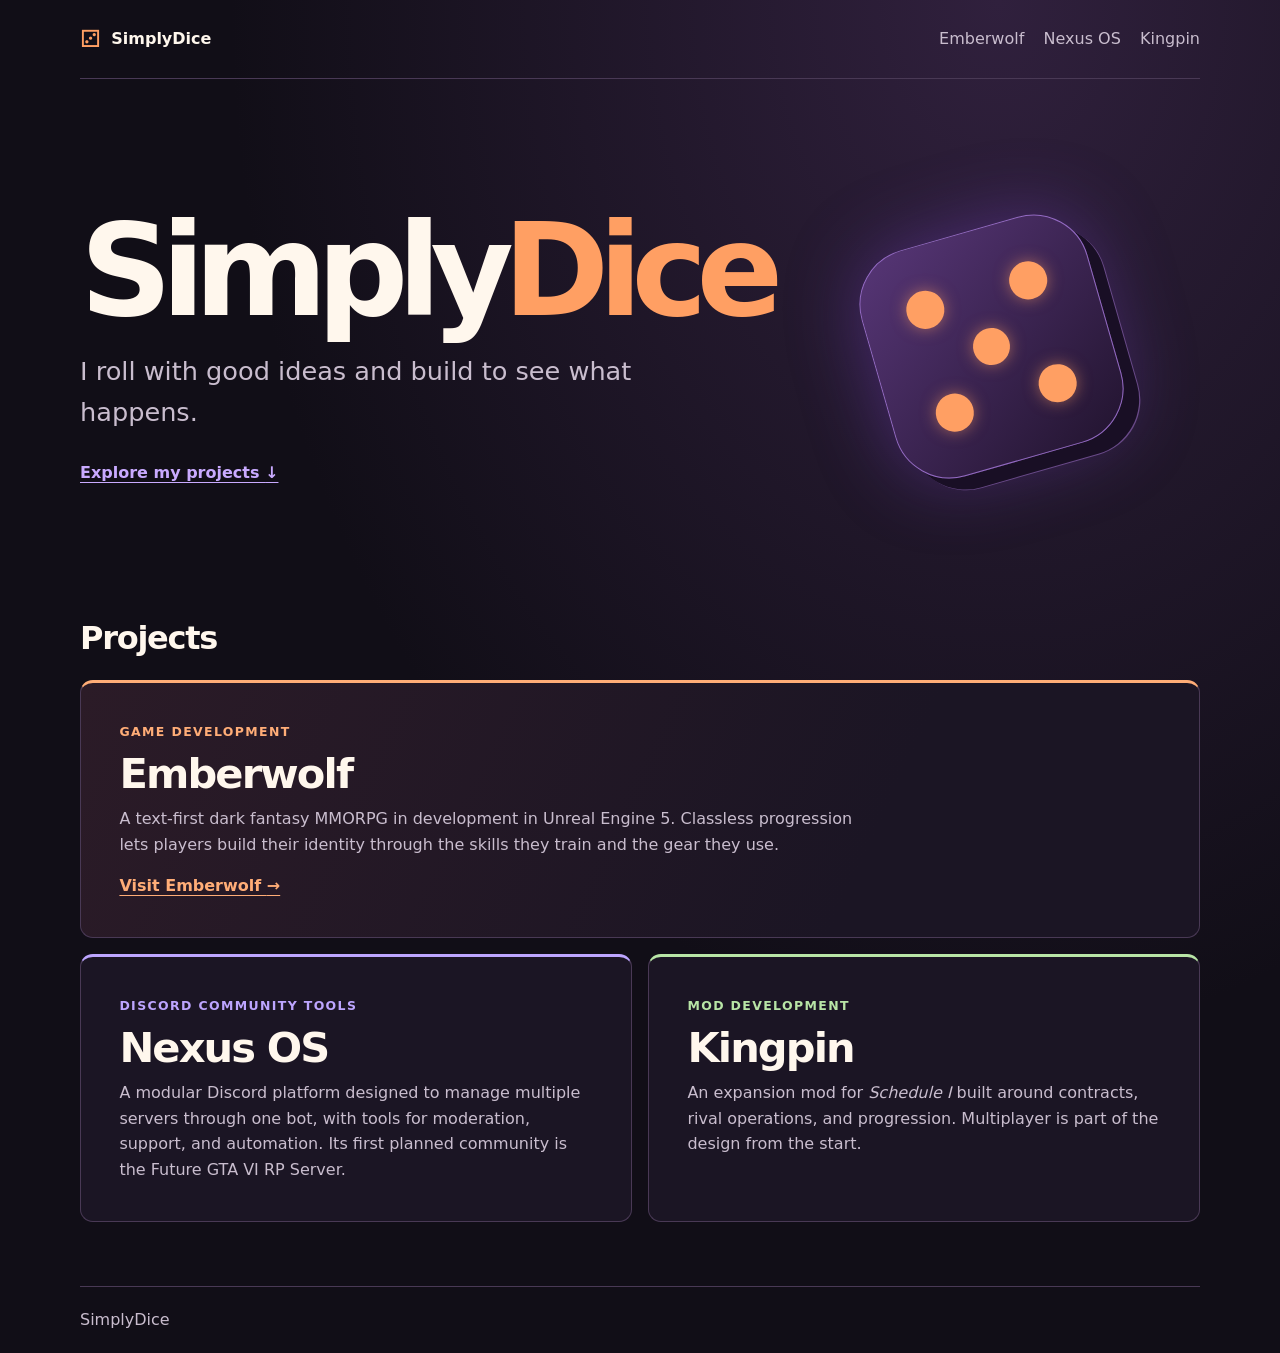
==== commit 48f32353: "Redesign SimplyDice homepage around personal brand" ====
--- a/index.html
+++ b/index.html
@@ -7,9 +7,45 @@
 <meta name="theme-color" content="#121017">
 <title>SimplyDice - Projects by Dice</title>
 <style>
-:root{color-scheme:dark;--bg:#121017;--panel:#1b1722;--paper:#f8f3ff;--muted:#c3b9cc;--line:#3b3247;--violet:#cbabff;--orange:#ffae77}
-*{box-sizing:border-box}html{scroll-behavior:smooth}body{margin:0;background:radial-gradient(ellipse at 85% 0%,#332048 0%,transparent 45%),var(--bg);color:var(--paper);font:1rem/1.65 system-ui,sans-serif}a{color:inherit}a:focus-visible{outline:2px solid var(--orange);outline-offset:5px}.shell{width:min(1120px,calc(100% - 3rem));margin:auto}
-header{display:flex;align-items:center;justify-content:space-between;gap:1rem;padding:1.6rem 0;border-bottom:1px solid var(--line)}.brand{display:flex;align-items:center;gap:.65rem;text-decoration:none;font-weight:800}.mark{display:grid;place-items:center;width:2rem;height:2rem;border:1px solid var(--violet);border-radius:.45rem;color:var(--violet);font-size:1.55rem;line-height:1}nav{display:flex;flex-wrap:wrap;gap:.45rem 1rem}nav a{color:var(--muted);text-underline-offset:.3em}.hero{padding:clamp(4rem,10vw,8rem) 0 4rem}.hero h1{font-size:clamp(3.3rem,12vw,9rem);letter-spacing:-.09em;line-height:.95;margin:0}.hero h1 span{color:var(--violet)}.hero p{color:var(--muted);font-size:clamp(1.1rem,2.2vw,1.45rem);max-width:34em;margin:1.6rem 0 0}.projects{padding:0 0 5rem}.projects h2{font-size:clamp(1.8rem,4vw,2.8rem);letter-spacing:-.04em;margin:0 0 1rem}.grid{display:grid;grid-template-columns:minmax(0,1fr);gap:1rem}.card{--accent:var(--orange);background:var(--panel);border:1px solid var(--line);border-radius:1rem;overflow:hidden}.card:nth-child(2){--accent:var(--violet)}.card:nth-child(3){--accent:#b8e5a6}.stripe{height:.36rem;background:var(--accent)}.content{padding:clamp(1.4rem,4vw,2.5rem);max-width:55rem}.type{color:var(--accent);font-size:.78rem;font-weight:750;letter-spacing:.1em;text-transform:uppercase;margin:0}.card h3{font-size:1.5rem;line-height:1.15;margin:.65rem 0 .85rem}.card a{display:inline-block;margin-top:1rem;color:var(--accent);text-underline-offset:.25em}.card .content>p:not(.type){color:var(--muted);margin:0}.card em{color:var(--paper)}footer{border-top:1px solid var(--line);color:var(--muted);padding:1.5rem 0 2rem}@media(max-width:760px){header{align-items:flex-start;flex-direction:column}.grid{grid-template-columns:1fr}.projects{padding-bottom:3rem}}@media(prefers-reduced-motion:reduce){html{scroll-behavior:auto}}
+:root{color-scheme:dark;--bg:#110e17;--text:#fff7ed;--muted:#c9bdce;--line:#493955;--orange:#ff9f63;--lavender:#c9aaff}
+*{box-sizing:border-box}
+body{margin:0;background:radial-gradient(ellipse at 78% 0%,#30203d,transparent 48rem),var(--bg);color:var(--text);font:1rem/1.6 system-ui,sans-serif}
+a{color:inherit}
+a:focus-visible{outline:2px solid var(--orange);outline-offset:5px}
+.shell{width:min(1120px,calc(100% - 2.5rem));margin:auto}
+header,footer{display:flex;align-items:center;justify-content:space-between;gap:1rem;padding:1.25rem 0}
+header{border-bottom:1px solid var(--line)}
+.brand{display:flex;align-items:center;gap:.65rem;text-decoration:none;font-weight:800}
+.mark{color:var(--orange);font-size:1.5rem}
+nav{display:flex;flex-wrap:wrap;gap:.35rem 1.2rem}
+nav a,footer{color:var(--muted)}
+nav a{text-decoration:none}
+nav a:hover{color:var(--text);text-decoration:underline}
+.hero{isolation:isolate;position:relative;display:grid;grid-template-columns:minmax(0,1fr) .62fr;align-items:center;gap:2rem;padding:clamp(4rem,10vw,8rem) 0}
+.hero h1{font-size:clamp(3rem,10vw,8.5rem);letter-spacing:-.085em;line-height:1;margin:0}
+.hero h1 span{color:var(--orange)}
+.hero p{color:var(--muted);font-size:clamp(1.15rem,2.5vw,1.6rem);margin:1rem 0 1.65rem}
+.hero-link,.card a{font-weight:750;text-underline-offset:.28em}
+.hero-link{color:var(--lavender)}
+.dice-art{justify-self:center;width:min(72%,235px);aspect-ratio:1;display:grid;grid-template-columns:repeat(3,1fr);padding:clamp(1.25rem,3vw,2.25rem);border:1px solid #946ac4;border-radius:24%;background:linear-gradient(145deg,#573677,#22142f);box-shadow:12px 15px 0 #190f25,13px 16px 0 #684987,0 0 75px #874ade60;transform:rotate(-16deg)}
+.dice-art i{width:70%;aspect-ratio:1;align-self:center;justify-self:center;background:var(--orange);border-radius:50%;box-shadow:0 0 15px #ff9f6380}
+.dice-art i:nth-child(1){grid-area:1/1}.dice-art i:nth-child(2){grid-area:1/3}.dice-art i:nth-child(3){grid-area:2/2}.dice-art i:nth-child(4){grid-area:3/1}.dice-art i:nth-child(5){grid-area:3/3}
+.projects{padding:0 0 4rem}
+.projects h2{font-size:2rem;letter-spacing:-.04em;margin:0 0 1rem}
+.grid{display:grid;grid-template-columns:repeat(2,minmax(0,1fr));gap:1rem}
+.card{--accent:#ffad77;scroll-margin:1rem;background:#1b1524;border:1px solid var(--line);border-top:3px solid var(--accent);border-radius:.8rem}
+.card:first-child{grid-column:1/-1;background:linear-gradient(115deg,#2b1b27,#1b1524 70%)}
+.card:nth-child(2){--accent:#bda5ff}
+.card:nth-child(3){--accent:#b8e5a6}
+.card:target{outline:2px solid var(--accent);outline-offset:4px}
+.stripe{display:none}
+.content{padding:clamp(1.3rem,4vw,2.4rem);max-width:52rem}
+.type{margin:0;color:var(--accent);font-size:.78rem;letter-spacing:.11em;text-transform:uppercase;font-weight:800}
+.card h3{font-size:clamp(1.7rem,4vw,2.6rem);line-height:1.05;letter-spacing:-.045em;margin:.65rem 0}
+.card .content>p:not(.type){color:var(--muted);margin:0}
+.card a{display:inline-block;color:var(--accent);margin-top:1rem}
+footer{border-top:1px solid var(--line)}
+@media(max-width:650px){header{align-items:flex-start;flex-direction:column}.hero{grid-template-columns:1fr}.dice-art{display:none}.grid{grid-template-columns:1fr}}
 </style>
 </head>
 <body>
@@ -17,8 +53,12 @@
 <header><a class="brand" href="#top"><span class="mark" aria-hidden="true">&#9858;</span>SimplyDice</a><nav aria-label="Main"><a href="#emberwolf">Emberwolf</a><a href="#nexus-os">Nexus OS</a><a href="#kingpin">Kingpin</a></nav></header>
 <main id="top">
 <section class="hero" aria-labelledby="title">
+<div class="hero-copy">
 <h1 id="title">Simply<span>Dice</span></h1>
-<p>I'm Dice. I'm building a dark fantasy MMO, building tools for Discord communities, and developing a mod for <em>Schedule I</em>.</p>
+<p>I roll with good ideas and build to see what happens.</p>
+<a class="hero-link" href="#projects">Explore my projects <span aria-hidden="true">&darr;</span></a>
+</div>
+<span class="dice-art" aria-hidden="true"><i></i><i></i><i></i><i></i><i></i></span>
 </section>
 <section class="projects" id="projects" aria-labelledby="projects-title">
 <h2 id="projects-title">Projects</h2>
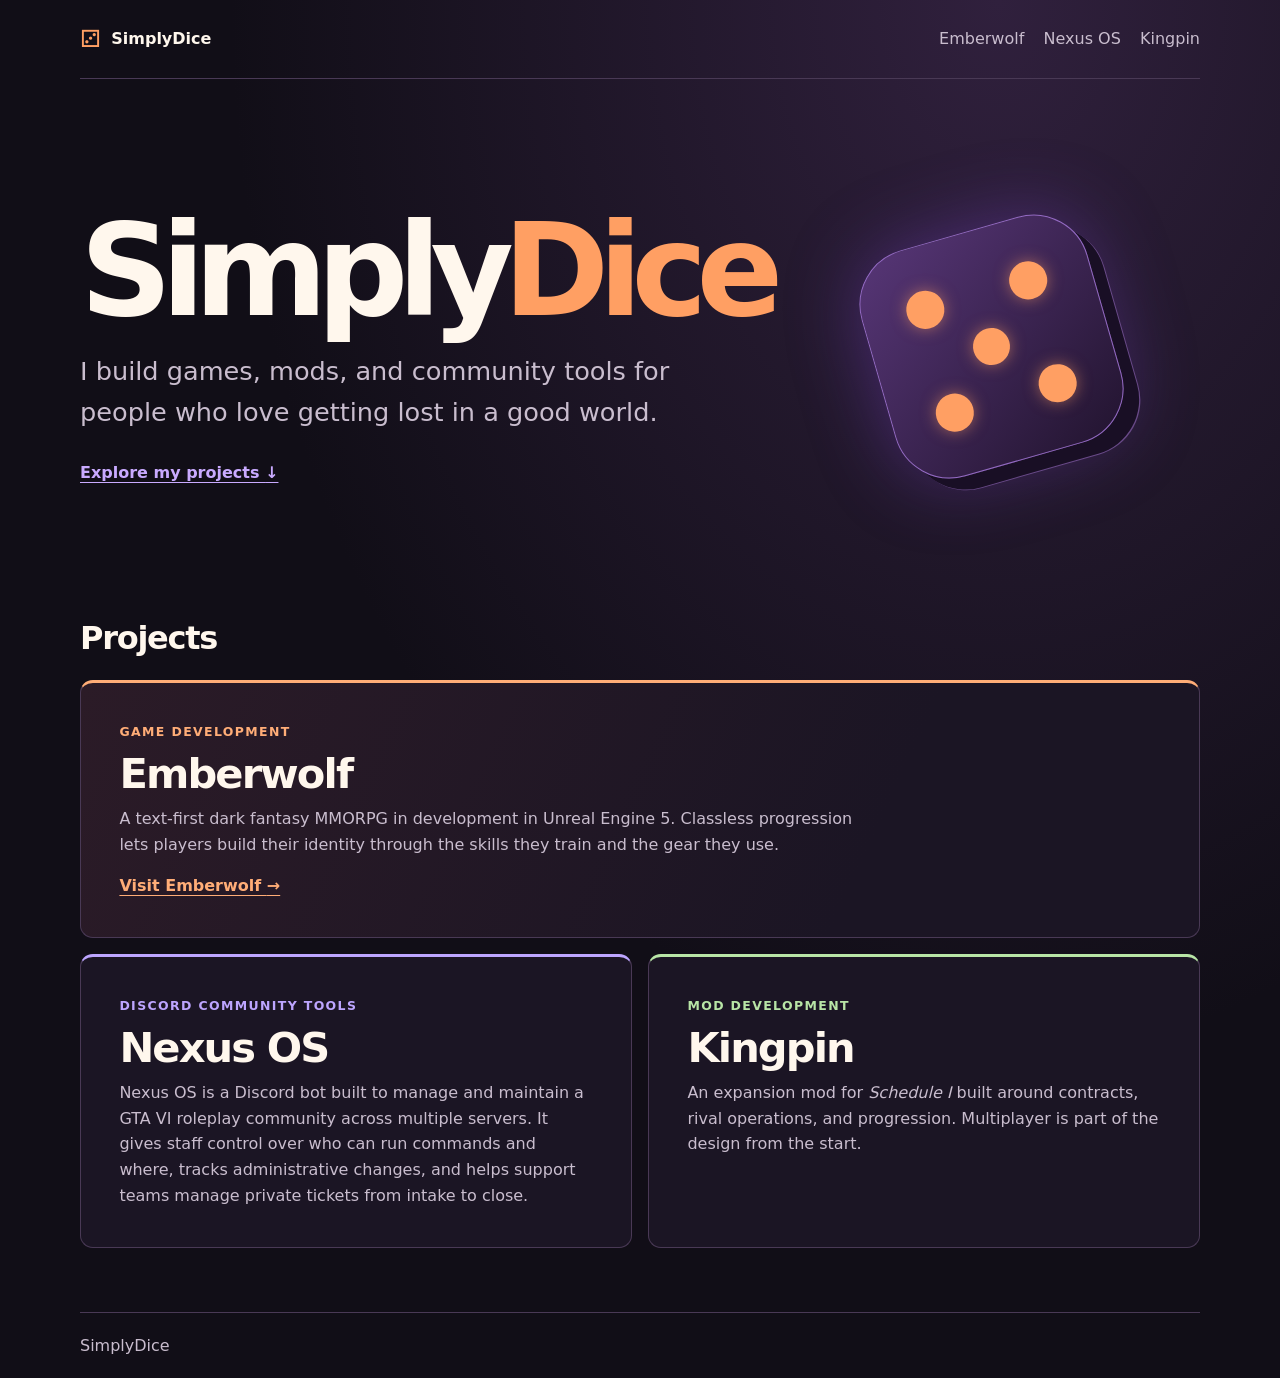
==== commit 2166bc6d: "Refresh SimplyDice subtitle and Nexus OS description" ====
--- a/index.html
+++ b/index.html
@@ -55,7 +55,7 @@
 <section class="hero" aria-labelledby="title">
 <div class="hero-copy">
 <h1 id="title">Simply<span>Dice</span></h1>
-<p>I roll with good ideas and build to see what happens.</p>
+<p>I build games, mods, and community tools for people who love getting lost in a good world.</p>
 <a class="hero-link" href="#projects">Explore my projects <span aria-hidden="true">&darr;</span></a>
 </div>
 <span class="dice-art" aria-hidden="true"><i></i><i></i><i></i><i></i><i></i></span>
@@ -69,7 +69,7 @@
 </section>
 <section class="card" id="nexus-os" aria-labelledby="nexus-title">
 <div class="stripe" aria-hidden="true"></div>
-<div class="content"><p class="type">Discord community tools</p><h3 id="nexus-title">Nexus OS</h3><p>A modular Discord platform designed to manage multiple servers through one bot, with tools for moderation, support, and automation. Its first planned community is the Future GTA VI RP Server.</p></div>
+<div class="content"><p class="type">Discord community tools</p><h3 id="nexus-title">Nexus OS</h3><p>Nexus OS is a Discord bot built to manage and maintain a GTA VI roleplay community across multiple servers. It gives staff control over who can run commands and where, tracks administrative changes, and helps support teams manage private tickets from intake to close.</p></div>
 </section>
 <section class="card" id="kingpin" aria-labelledby="kingpin-title">
 <div class="stripe" aria-hidden="true"></div>
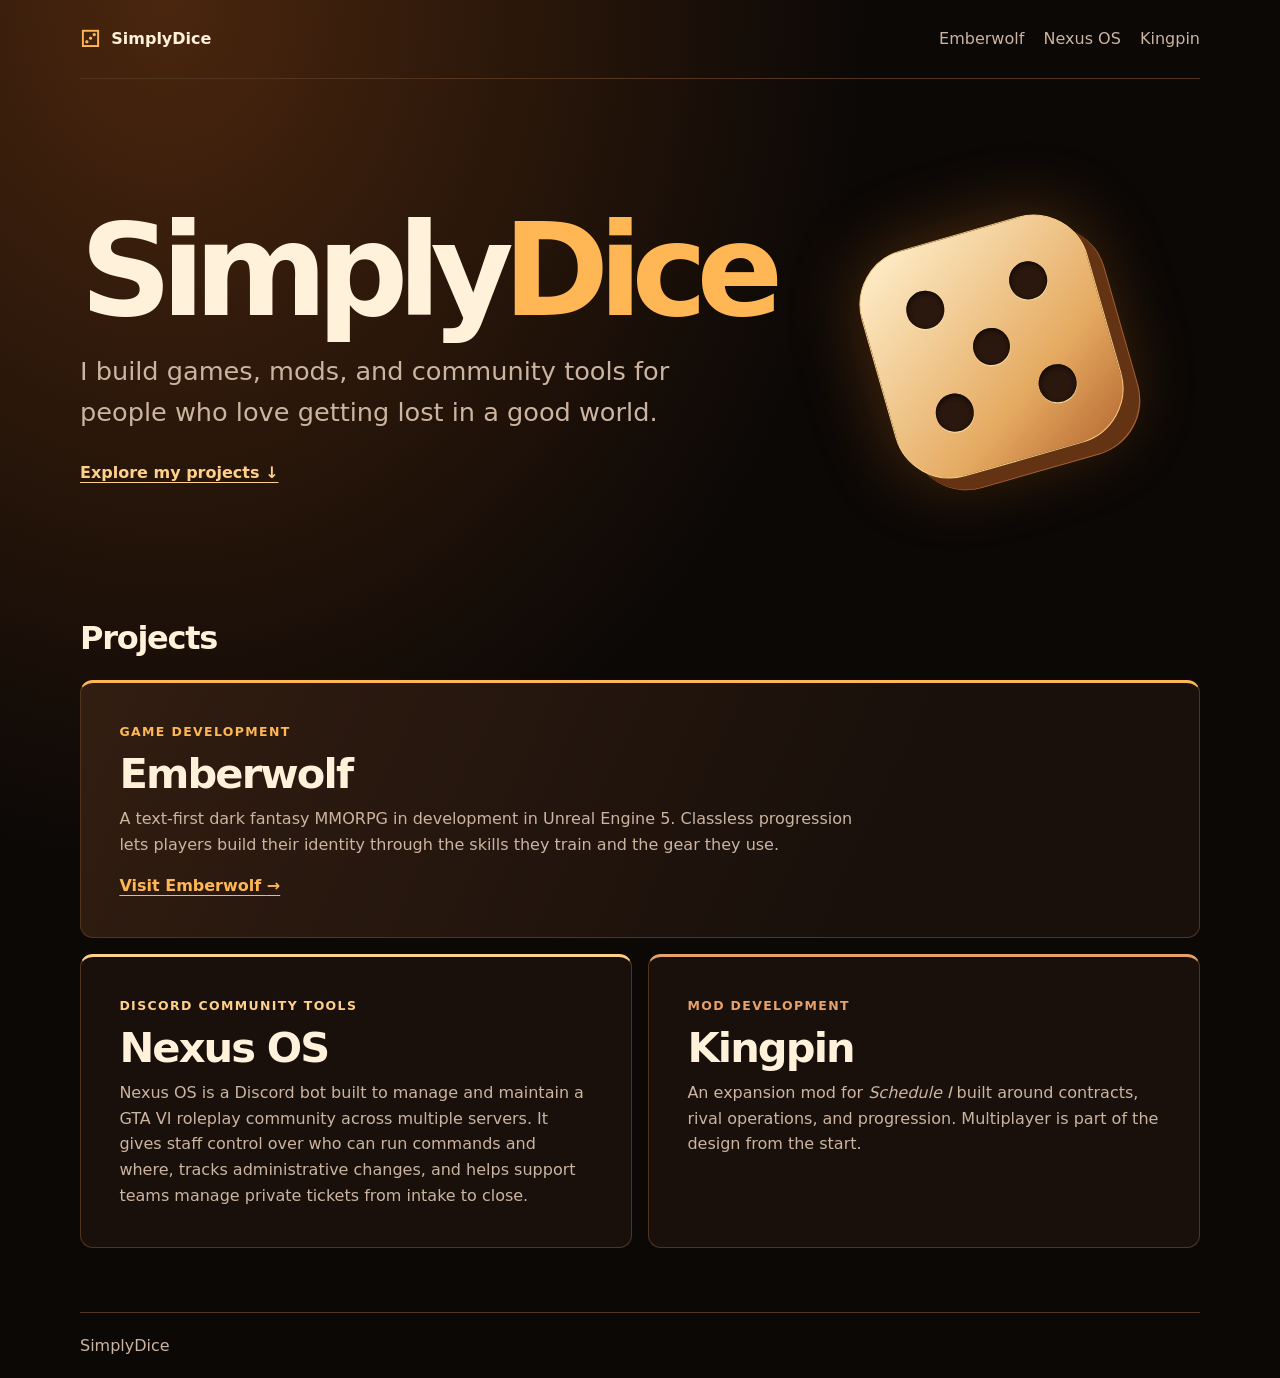
==== commit 9a3aee5a: "Match SimplyDice homepage to the workshop palette" ====
--- a/index.html
+++ b/index.html
@@ -4,39 +4,39 @@
 <meta charset="utf-8">
 <meta name="viewport" content="width=device-width,initial-scale=1">
 <meta name="description" content="SimplyDice is Dice's personal project portfolio, featuring Emberwolf, Nexus OS, and Kingpin.">
-<meta name="theme-color" content="#121017">
+<meta name="theme-color" content="#0b0806">
 <title>SimplyDice - Projects by Dice</title>
 <style>
-:root{color-scheme:dark;--bg:#110e17;--text:#fff7ed;--muted:#c9bdce;--line:#493955;--orange:#ff9f63;--lavender:#c9aaff}
+:root{color-scheme:dark;--bg:#0b0806;--text:#fff1da;--muted:#cbb4a0;--line:#513521;--amber:#ffb654;--gold:#ffd089;--panel:#19100b}
 *{box-sizing:border-box}
-body{margin:0;background:radial-gradient(ellipse at 78% 0%,#30203d,transparent 48rem),var(--bg);color:var(--text);font:1rem/1.6 system-ui,sans-serif}
+body{margin:0;background:radial-gradient(ellipse at 13% 0%,#4a260e,transparent 44rem),var(--bg);color:var(--text);font:1rem/1.6 system-ui,sans-serif}
 a{color:inherit}
-a:focus-visible{outline:2px solid var(--orange);outline-offset:5px}
+a:focus-visible{outline:2px solid var(--amber);outline-offset:5px}
 .shell{width:min(1120px,calc(100% - 2.5rem));margin:auto}
 header,footer{display:flex;align-items:center;justify-content:space-between;gap:1rem;padding:1.25rem 0}
 header{border-bottom:1px solid var(--line)}
 .brand{display:flex;align-items:center;gap:.65rem;text-decoration:none;font-weight:800}
-.mark{color:var(--orange);font-size:1.5rem}
+.mark{color:var(--amber);font-size:1.5rem}
 nav{display:flex;flex-wrap:wrap;gap:.35rem 1.2rem}
 nav a,footer{color:var(--muted)}
 nav a{text-decoration:none}
 nav a:hover{color:var(--text);text-decoration:underline}
 .hero{isolation:isolate;position:relative;display:grid;grid-template-columns:minmax(0,1fr) .62fr;align-items:center;gap:2rem;padding:clamp(4rem,10vw,8rem) 0}
 .hero h1{font-size:clamp(3rem,10vw,8.5rem);letter-spacing:-.085em;line-height:1;margin:0}
-.hero h1 span{color:var(--orange)}
+.hero h1 span{color:var(--amber)}
 .hero p{color:var(--muted);font-size:clamp(1.15rem,2.5vw,1.6rem);margin:1rem 0 1.65rem}
 .hero-link,.card a{font-weight:750;text-underline-offset:.28em}
-.hero-link{color:var(--lavender)}
-.dice-art{justify-self:center;width:min(72%,235px);aspect-ratio:1;display:grid;grid-template-columns:repeat(3,1fr);padding:clamp(1.25rem,3vw,2.25rem);border:1px solid #946ac4;border-radius:24%;background:linear-gradient(145deg,#573677,#22142f);box-shadow:12px 15px 0 #190f25,13px 16px 0 #684987,0 0 75px #874ade60;transform:rotate(-16deg)}
-.dice-art i{width:70%;aspect-ratio:1;align-self:center;justify-self:center;background:var(--orange);border-radius:50%;box-shadow:0 0 15px #ff9f6380}
+.hero-link{color:var(--gold)}
+.dice-art{justify-self:center;width:min(72%,235px);aspect-ratio:1;display:grid;grid-template-columns:repeat(3,1fr);padding:clamp(1.25rem,3vw,2.25rem);border:1px solid #ffcf80;border-radius:24%;background:linear-gradient(145deg,#fff1ce,#e5aa61 67%,#b76932);box-shadow:12px 15px 0 #633314,13px 16px 0 #a3602e,0 0 75px #da761f55;transform:rotate(-16deg)}
+.dice-art i{width:70%;aspect-ratio:1;align-self:center;justify-self:center;background:#2a170d;border-radius:50%;box-shadow:inset 0 2px 5px #100906,0 1px 1px #ffe5b5}
 .dice-art i:nth-child(1){grid-area:1/1}.dice-art i:nth-child(2){grid-area:1/3}.dice-art i:nth-child(3){grid-area:2/2}.dice-art i:nth-child(4){grid-area:3/1}.dice-art i:nth-child(5){grid-area:3/3}
 .projects{padding:0 0 4rem}
 .projects h2{font-size:2rem;letter-spacing:-.04em;margin:0 0 1rem}
 .grid{display:grid;grid-template-columns:repeat(2,minmax(0,1fr));gap:1rem}
-.card{--accent:#ffad77;scroll-margin:1rem;background:#1b1524;border:1px solid var(--line);border-top:3px solid var(--accent);border-radius:.8rem}
-.card:first-child{grid-column:1/-1;background:linear-gradient(115deg,#2b1b27,#1b1524 70%)}
-.card:nth-child(2){--accent:#bda5ff}
-.card:nth-child(3){--accent:#b8e5a6}
+.card{--accent:var(--amber);scroll-margin:1rem;background:var(--panel);border:1px solid var(--line);border-top:3px solid var(--accent);border-radius:.8rem}
+.card:first-child{grid-column:1/-1;background:linear-gradient(115deg,#321d11,var(--panel) 70%)}
+.card:nth-child(2){--accent:var(--gold)}
+.card:nth-child(3){--accent:#e7a16a}
 .card:target{outline:2px solid var(--accent);outline-offset:4px}
 .stripe{display:none}
 .content{padding:clamp(1.3rem,4vw,2.4rem);max-width:52rem}
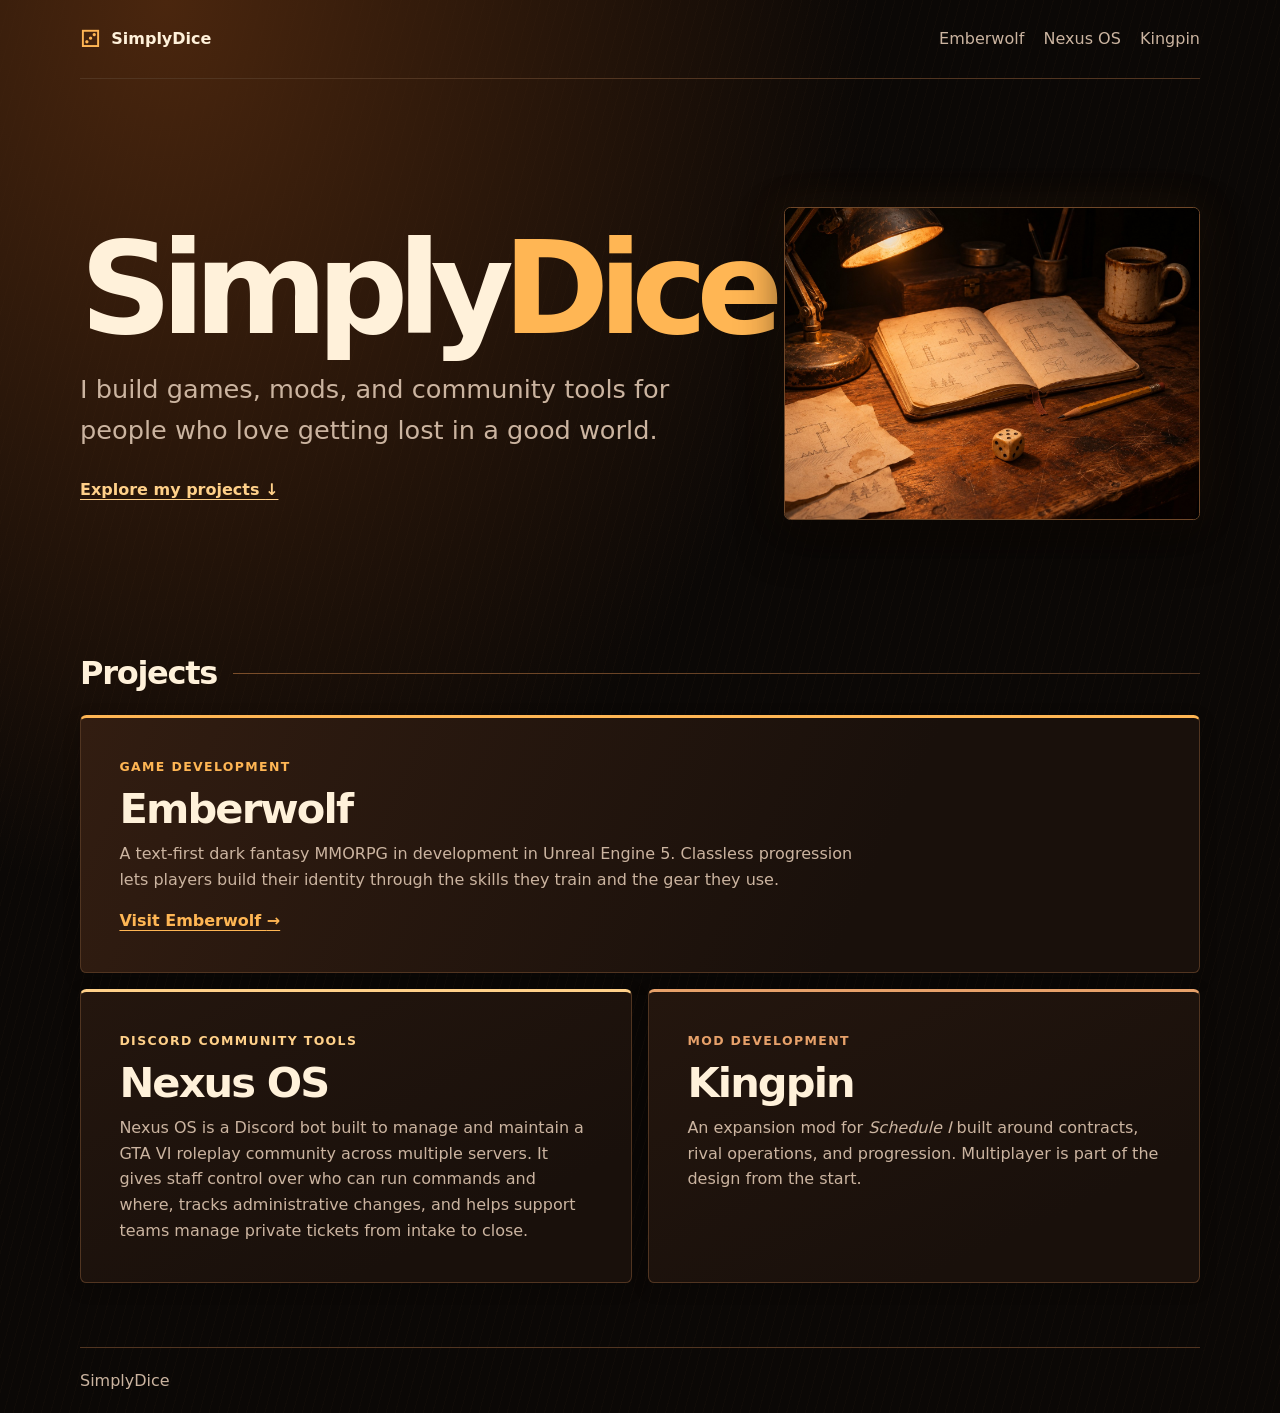
==== commit 2f69a852: "Give SimplyDice a lived-in workshop" ====
--- a/index.html
+++ b/index.html
@@ -9,7 +9,7 @@
 <style>
 :root{color-scheme:dark;--bg:#0b0806;--text:#fff1da;--muted:#cbb4a0;--line:#513521;--amber:#ffb654;--gold:#ffd089;--panel:#19100b}
 *{box-sizing:border-box}
-body{margin:0;background:radial-gradient(ellipse at 13% 0%,#4a260e,transparent 44rem),var(--bg);color:var(--text);font:1rem/1.6 system-ui,sans-serif}
+body{margin:0;background:radial-gradient(ellipse at 13% 0%,#4a260e,transparent 44rem),repeating-linear-gradient(105deg,#d78c4a06 0 1px,transparent 1px 9px),var(--bg);color:var(--text);font:1rem/1.6 system-ui,sans-serif}
 a{color:inherit}
 a:focus-visible{outline:2px solid var(--amber);outline-offset:5px}
 .shell{width:min(1120px,calc(100% - 2.5rem));margin:auto}
@@ -27,13 +27,12 @@
 .hero p{color:var(--muted);font-size:clamp(1.15rem,2.5vw,1.6rem);margin:1rem 0 1.65rem}
 .hero-link,.card a{font-weight:750;text-underline-offset:.28em}
 .hero-link{color:var(--gold)}
-.dice-art{justify-self:center;width:min(72%,235px);aspect-ratio:1;display:grid;grid-template-columns:repeat(3,1fr);padding:clamp(1.25rem,3vw,2.25rem);border:1px solid #ffcf80;border-radius:24%;background:linear-gradient(145deg,#fff1ce,#e5aa61 67%,#b76932);box-shadow:12px 15px 0 #633314,13px 16px 0 #a3602e,0 0 75px #da761f55;transform:rotate(-16deg)}
-.dice-art i{width:70%;aspect-ratio:1;align-self:center;justify-self:center;background:#2a170d;border-radius:50%;box-shadow:inset 0 2px 5px #100906,0 1px 1px #ffe5b5}
-.dice-art i:nth-child(1){grid-area:1/1}.dice-art i:nth-child(2){grid-area:1/3}.dice-art i:nth-child(3){grid-area:2/2}.dice-art i:nth-child(4){grid-area:3/1}.dice-art i:nth-child(5){grid-area:3/3}
+.workbench{display:block;width:100%;height:auto;border:1px solid #704829;border-radius:.4rem;box-shadow:0 18px 44px #0009,0 0 45px #c270201c}
 .projects{padding:0 0 4rem}
-.projects h2{font-size:2rem;letter-spacing:-.04em;margin:0 0 1rem}
+.projects h2{display:flex;align-items:center;gap:1rem;font-size:2rem;letter-spacing:-.04em;margin:0 0 1rem}
+.projects h2::after{content:"";height:1px;flex:1;background:linear-gradient(90deg,#7b4e2a,var(--line))}
 .grid{display:grid;grid-template-columns:repeat(2,minmax(0,1fr));gap:1rem}
-.card{--accent:var(--amber);scroll-margin:1rem;background:var(--panel);border:1px solid var(--line);border-top:3px solid var(--accent);border-radius:.8rem}
+.card{--accent:var(--amber);scroll-margin:1rem;background:linear-gradient(155deg,#24160e,var(--panel) 76%);border:1px solid var(--line);border-top:3px solid var(--accent);border-radius:.4rem;box-shadow:0 5px 18px #0003}
 .card:first-child{grid-column:1/-1;background:linear-gradient(115deg,#321d11,var(--panel) 70%)}
 .card:nth-child(2){--accent:var(--gold)}
 .card:nth-child(3){--accent:#e7a16a}
@@ -45,7 +44,7 @@
 .card .content>p:not(.type){color:var(--muted);margin:0}
 .card a{display:inline-block;color:var(--accent);margin-top:1rem}
 footer{border-top:1px solid var(--line)}
-@media(max-width:650px){header{align-items:flex-start;flex-direction:column}.hero{grid-template-columns:1fr}.dice-art{display:none}.grid{grid-template-columns:1fr}}
+@media(max-width:650px){header{align-items:flex-start;flex-direction:column}.hero{grid-template-columns:minmax(0,1fr);gap:1.7rem;padding:3.25rem 0}.workbench{max-width:30rem}.grid{grid-template-columns:1fr}}
 </style>
 </head>
 <body>
@@ -58,7 +57,7 @@
 <p>I build games, mods, and community tools for people who love getting lost in a good world.</p>
 <a class="hero-link" href="#projects">Explore my projects <span aria-hidden="true">&darr;</span></a>
 </div>
-<span class="dice-art" aria-hidden="true"><i></i><i></i><i></i><i></i><i></i></span>
+<img class="workbench" src="workbench.jpg" alt="An ivory die and an open notebook on a worn wooden desk under an amber lamp." width="1448" height="1086" fetchpriority="high">
 </section>
 <section class="projects" id="projects" aria-labelledby="projects-title">
 <h2 id="projects-title">Projects</h2>
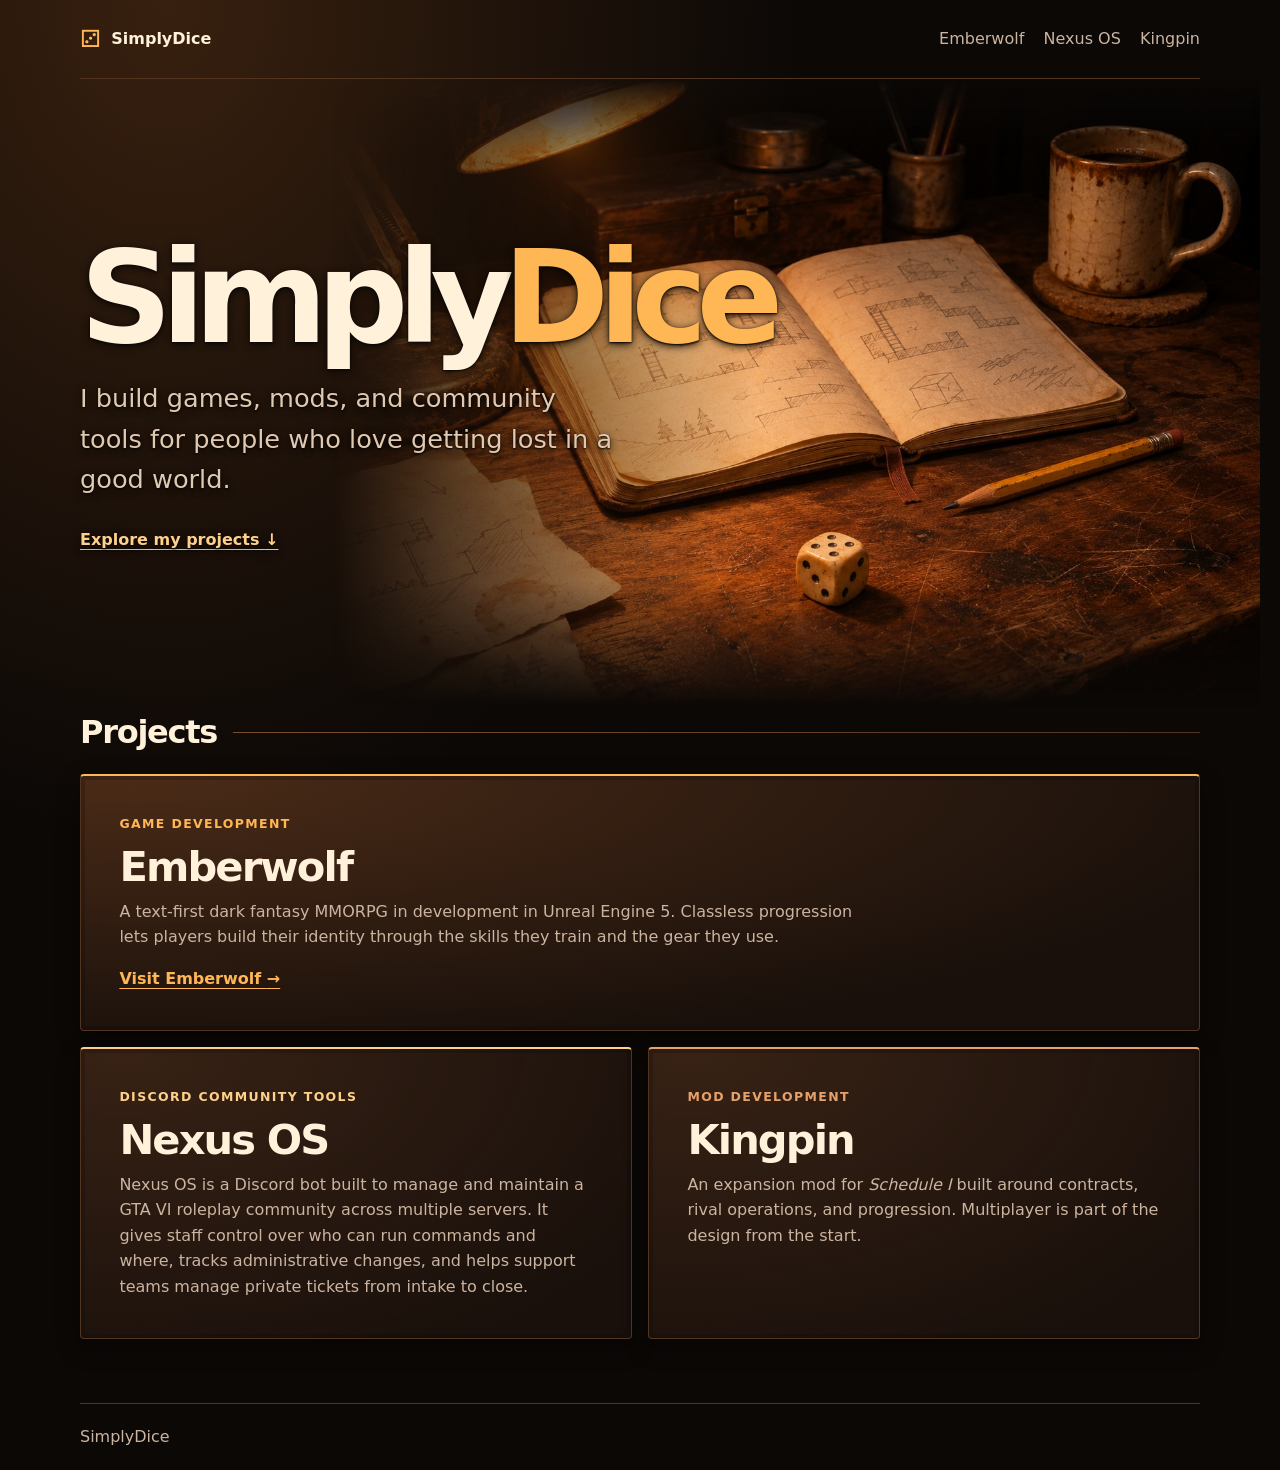
==== commit 7b15d222: "Blend the workshop scene into the SimplyDice homepage" ====
--- a/index.html
+++ b/index.html
@@ -9,7 +9,7 @@
 <style>
 :root{color-scheme:dark;--bg:#0b0806;--text:#fff1da;--muted:#cbb4a0;--line:#513521;--amber:#ffb654;--gold:#ffd089;--panel:#19100b}
 *{box-sizing:border-box}
-body{margin:0;background:radial-gradient(ellipse at 13% 0%,#4a260e,transparent 44rem),repeating-linear-gradient(105deg,#d78c4a06 0 1px,transparent 1px 9px),var(--bg);color:var(--text);font:1rem/1.6 system-ui,sans-serif}
+body{margin:0;background:radial-gradient(ellipse at 13% 0%,#38200f,transparent 40rem),var(--bg);color:var(--text);font:1rem/1.6 system-ui,sans-serif}
 a{color:inherit}
 a:focus-visible{outline:2px solid var(--amber);outline-offset:5px}
 .shell{width:min(1120px,calc(100% - 2.5rem));margin:auto}
@@ -21,19 +21,20 @@
 nav a,footer{color:var(--muted)}
 nav a{text-decoration:none}
 nav a:hover{color:var(--text);text-decoration:underline}
-.hero{isolation:isolate;position:relative;display:grid;grid-template-columns:minmax(0,1fr) .62fr;align-items:center;gap:2rem;padding:clamp(4rem,10vw,8rem) 0}
+.hero{isolation:isolate;position:relative;display:grid;align-items:center;min-height:clamp(32rem,49vw,41rem);padding:clamp(5rem,11vw,9rem) 0}
+.hero-copy{max-width:44rem;text-shadow:0 2px 9px #0b0806,0 1px 2px #0b0806}
 .hero h1{font-size:clamp(3rem,10vw,8.5rem);letter-spacing:-.085em;line-height:1;margin:0}
 .hero h1 span{color:var(--amber)}
-.hero p{color:var(--muted);font-size:clamp(1.15rem,2.5vw,1.6rem);margin:1rem 0 1.65rem}
+.hero p{max-width:34rem;color:#e0c9b0;font-size:clamp(1.15rem,2.5vw,1.6rem);margin:1rem 0 1.65rem}
 .hero-link,.card a{font-weight:750;text-underline-offset:.28em}
 .hero-link{color:var(--gold)}
-.workbench{display:block;width:100%;height:auto;border:1px solid #704829;border-radius:.4rem;box-shadow:0 18px 44px #0009,0 0 45px #c270201c}
-.projects{padding:0 0 4rem}
+.workbench{position:absolute;z-index:-1;inset:0 min(0px,calc((1120px - 100vw) / 2 + 20px)) 0 auto;width:min(77vw,58rem);height:100%;object-fit:cover;object-position:59% 59%;mask-image:linear-gradient(90deg,transparent,#000 46%),linear-gradient(180deg,transparent,#000 12%,#000 80%,transparent);mask-composite:intersect}
+.projects{position:relative;padding:0 0 4rem}
 .projects h2{display:flex;align-items:center;gap:1rem;font-size:2rem;letter-spacing:-.04em;margin:0 0 1rem}
 .projects h2::after{content:"";height:1px;flex:1;background:linear-gradient(90deg,#7b4e2a,var(--line))}
 .grid{display:grid;grid-template-columns:repeat(2,minmax(0,1fr));gap:1rem}
-.card{--accent:var(--amber);scroll-margin:1rem;background:linear-gradient(155deg,#24160e,var(--panel) 76%);border:1px solid var(--line);border-top:3px solid var(--accent);border-radius:.4rem;box-shadow:0 5px 18px #0003}
-.card:first-child{grid-column:1/-1;background:linear-gradient(115deg,#321d11,var(--panel) 70%)}
+.card{--accent:var(--amber);scroll-margin:1rem;background:radial-gradient(ellipse at 8% 0%,#382215,transparent 85%),var(--panel);border:1px solid var(--line);border-top:2px solid var(--accent);border-radius:.25rem;box-shadow:0 8px 24px #0005,inset 0 0 0 4px #0b080635}
+.card:first-child{grid-column:1/-1;background:radial-gradient(ellipse at 5% 0%,#4a2b17,transparent 78%),var(--panel)}
 .card:nth-child(2){--accent:var(--gold)}
 .card:nth-child(3){--accent:#e7a16a}
 .card:target{outline:2px solid var(--accent);outline-offset:4px}
@@ -44,7 +45,7 @@
 .card .content>p:not(.type){color:var(--muted);margin:0}
 .card a{display:inline-block;color:var(--accent);margin-top:1rem}
 footer{border-top:1px solid var(--line)}
-@media(max-width:650px){header{align-items:flex-start;flex-direction:column}.hero{grid-template-columns:minmax(0,1fr);gap:1.7rem;padding:3.25rem 0}.workbench{max-width:30rem}.grid{grid-template-columns:1fr}}
+@media(max-width:650px){header{align-items:flex-start;flex-direction:column}.hero{min-height:0;grid-template-columns:minmax(0,1fr);gap:.75rem;padding:3.25rem 0 1.25rem}.workbench{position:relative;inset:auto;width:100%;height:auto;mask-image:linear-gradient(180deg,transparent,#000 10%,#000 85%,transparent);mask-composite:add}.grid{grid-template-columns:1fr}}
 </style>
 </head>
 <body>
